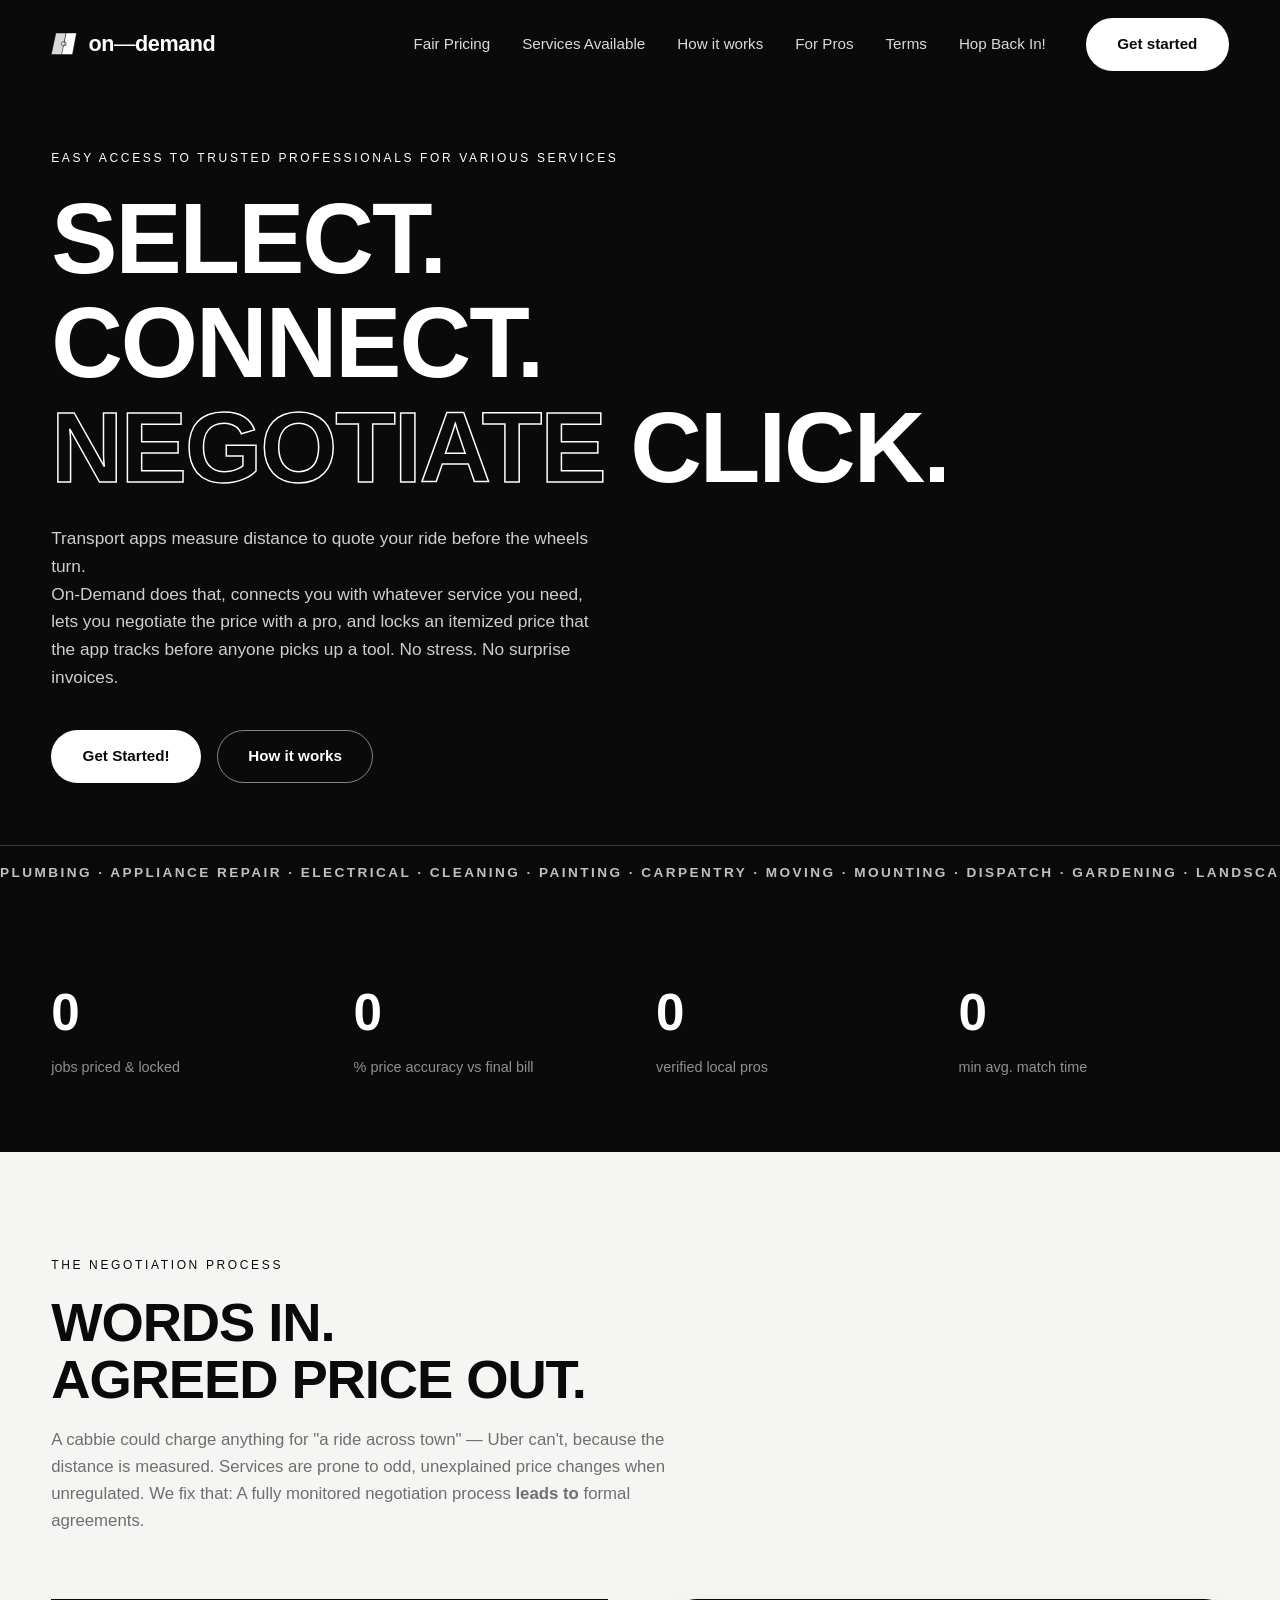
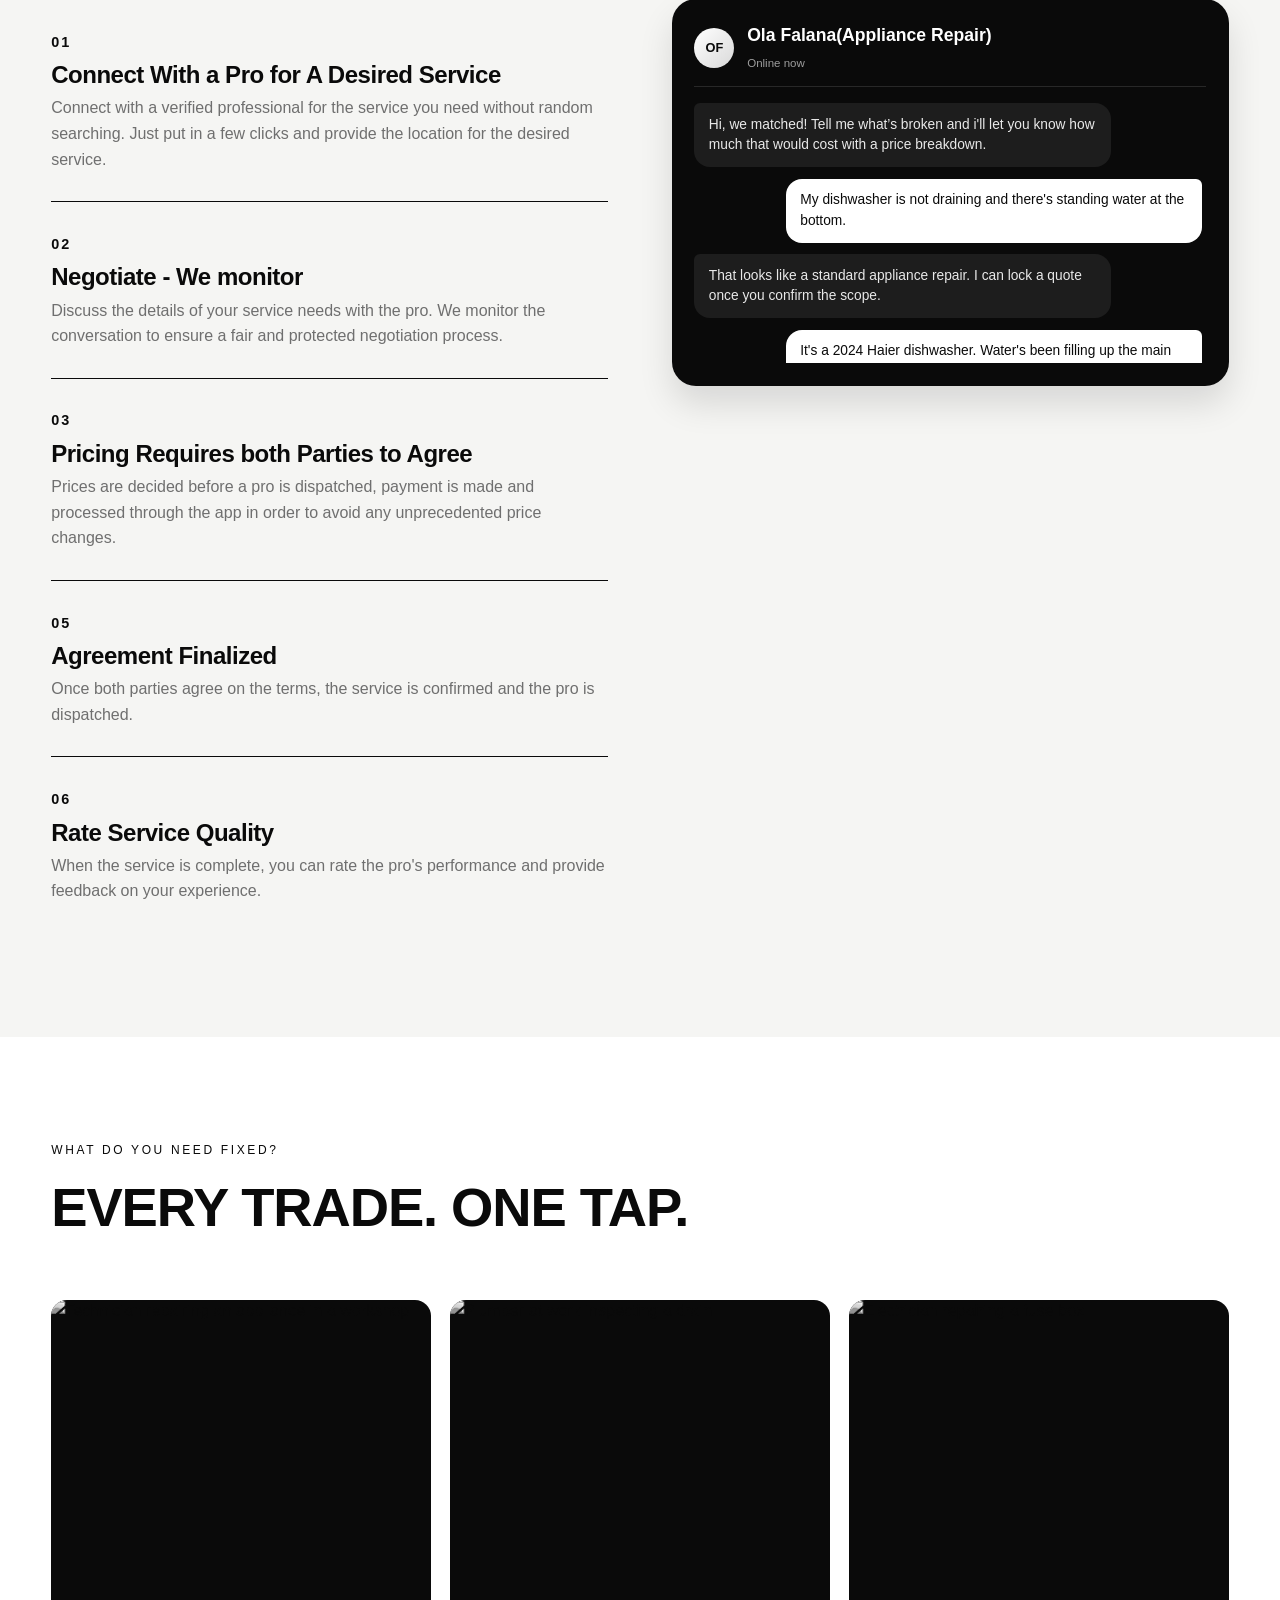
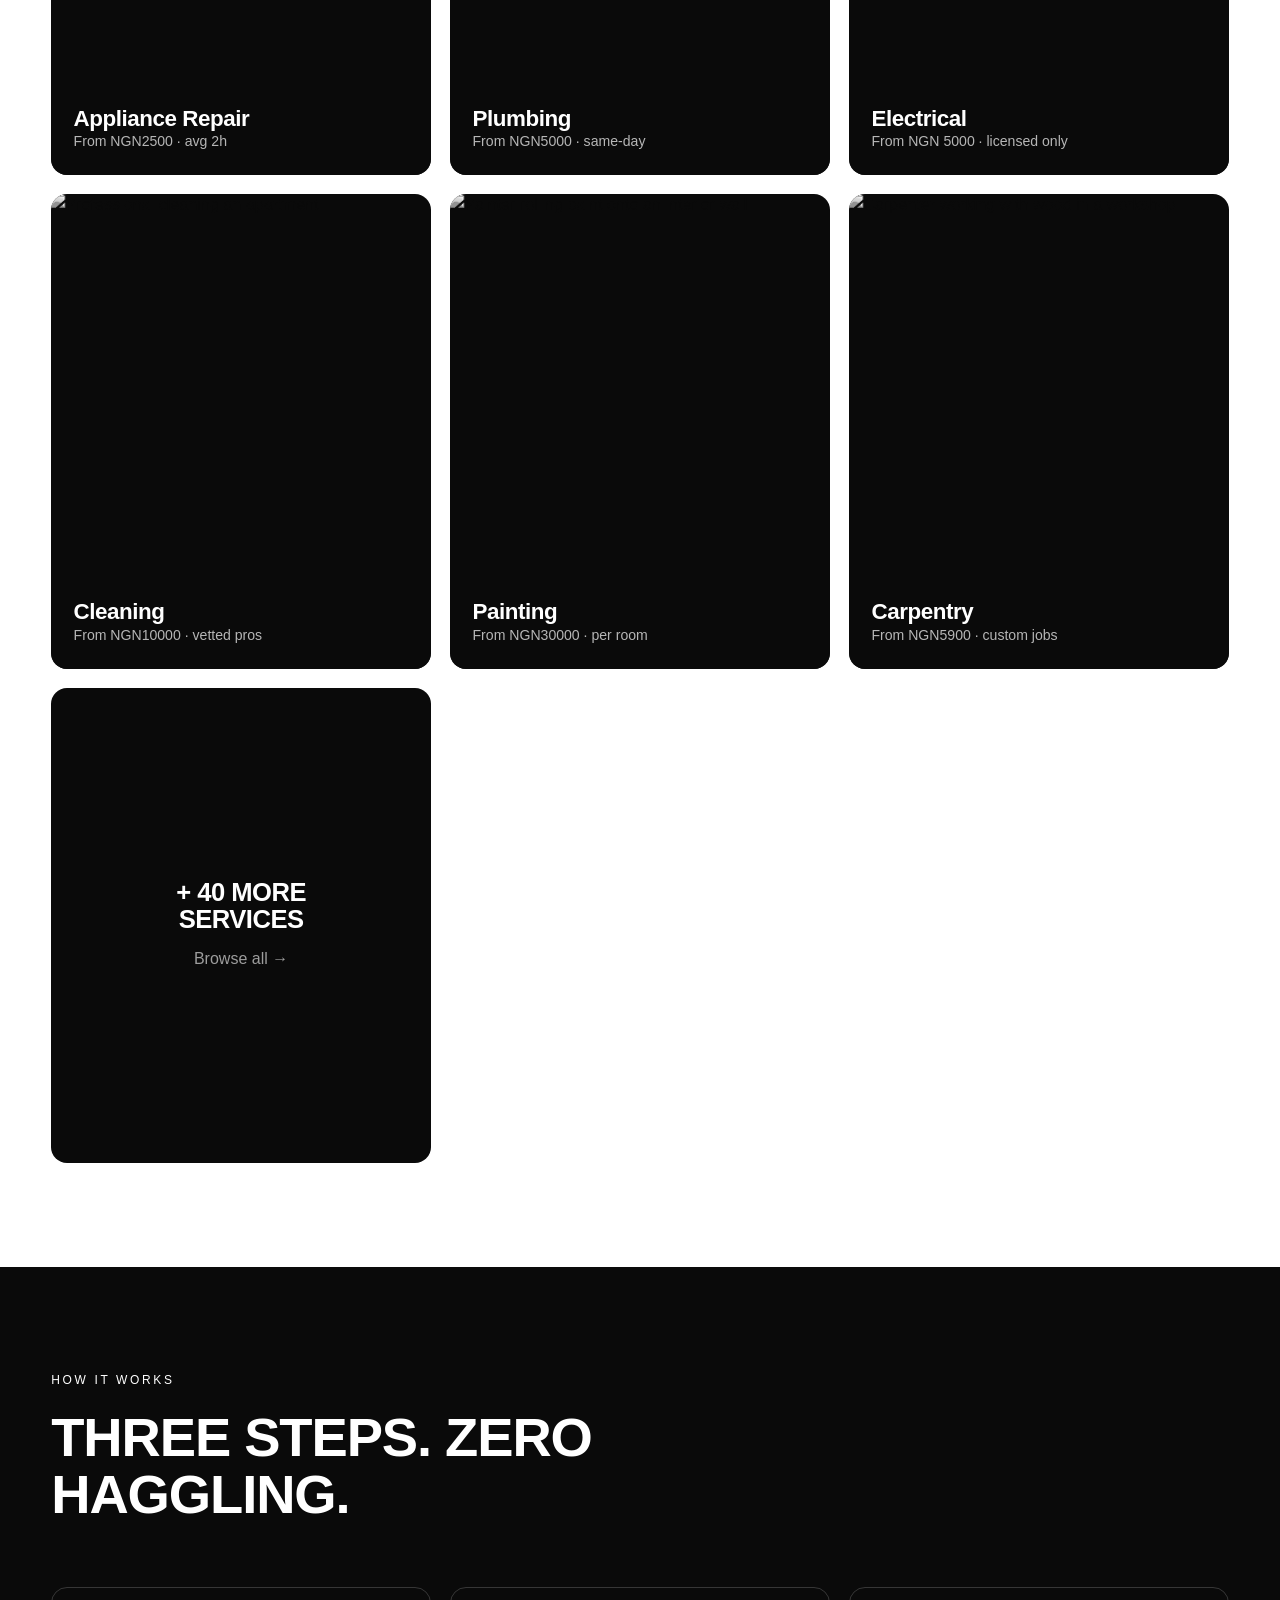
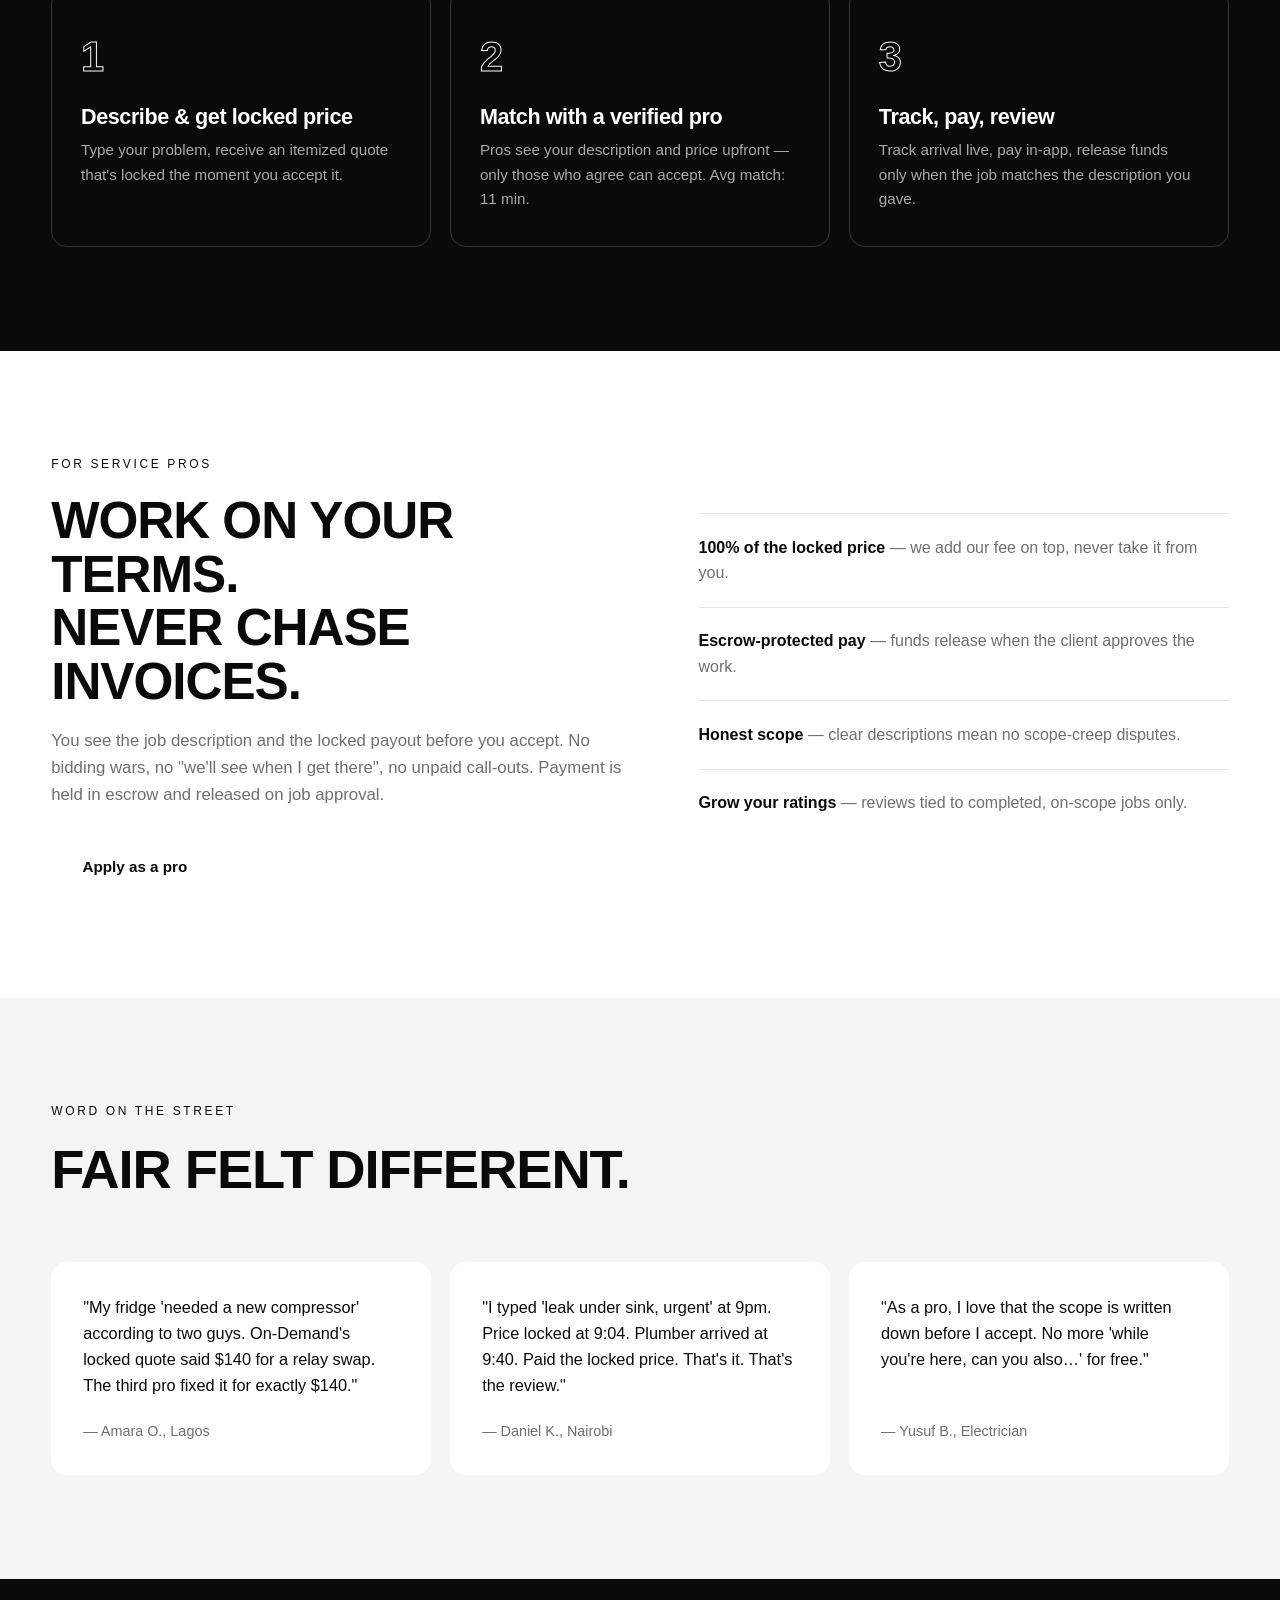
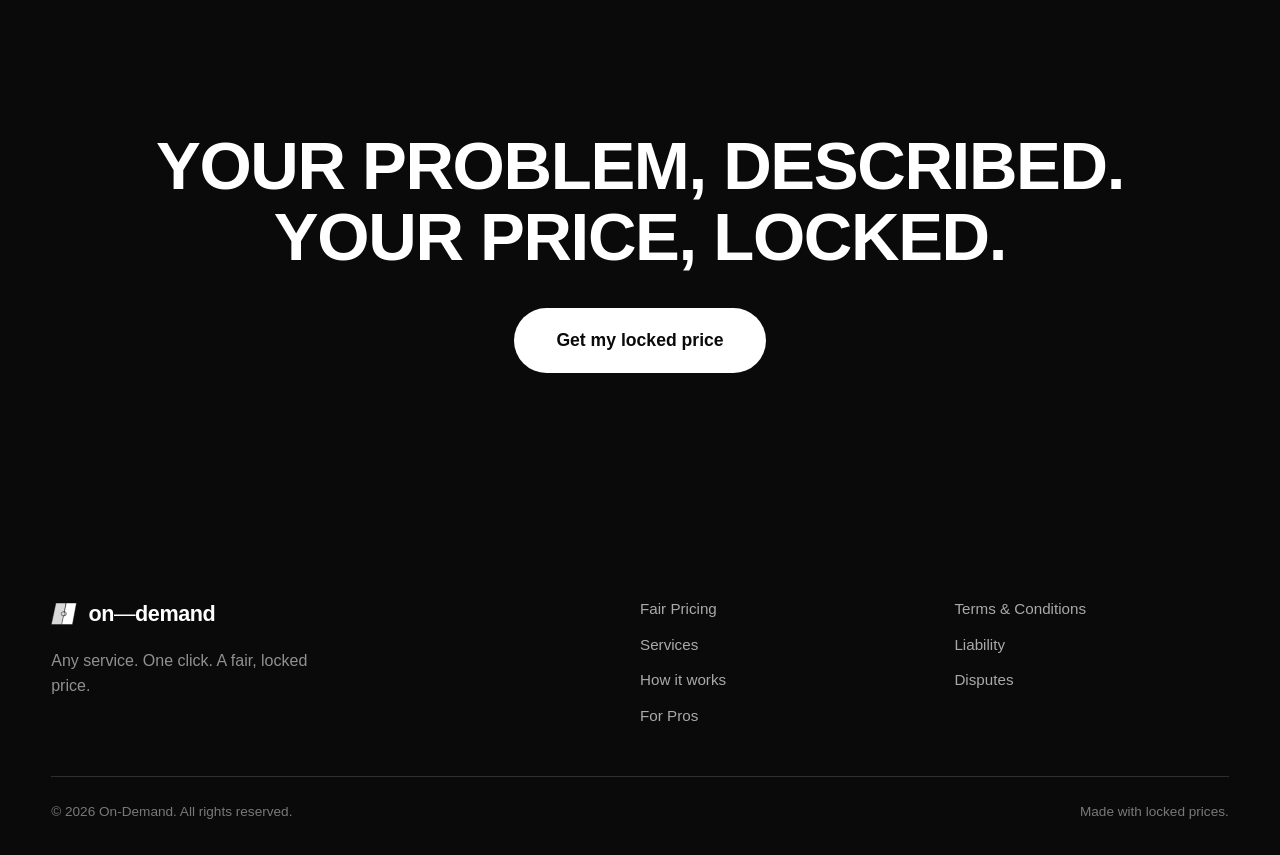
==== index.html @ 3c13fe7e "first commit" ====
﻿<!DOCTYPE html>
<html lang="en">
<head>
  <meta charset="UTF-8">
  <meta name="viewport" content="width=device-width, initial-scale=1.0">
  <title>On-Demand — Any service. One click. A fair, locked price.</title>
  <meta name="description" content="Pick your desired service. Set a Location. Describe your problem in plain words. Connect with a trusted pro to discuss issues in more detail. GET IT ON DEMAND.">
  <link rel="icon" type="image/svg+xml" href="assets/brand-mark.svg">
  <link rel="apple-touch-icon" href="assets/brand-mark.svg">
  <link rel="stylesheet" href="css/base.css">
  <link rel="stylesheet" href="css/home.css">
</head>
<body>

  <!-- Header -->
  <header class="header" id="header">
    <div class="container nav-wrap">
      <a href="index.html" class="logo" aria-label="On-Demand home">
        <span class="brand-mark" aria-hidden="true"><img src="assets/brand-mark.svg" alt="On-Demand brand mark"></span>
        <span class="logo-word">on<span>—</span>demand</span>
      </a>

      <nav class="nav" id="nav">
        <a href="#fair-price" class="nav-link">Fair Pricing</a>
        <a href="#services" class="nav-link">Services Available</a>
        <a href="#how" class="nav-link">How it works</a>
        <a href="#pros" class="nav-link">For Pros</a>
        <a href="terms.html" class="nav-link">Terms</a>
        <a href="login.html" class="nav-link">Hop Back In!</a>
        <a href="#get-started" class="btn btn-light nav-cta">Get started</a>
      </nav>

      <button class="menu-btn" id="menuBtn" aria-label="Open menu">
        <span></span>
        <span></span>
      </button>
    </div>
  </header>

  <!-- Hero -->
  <section class="hero">
    <video class="hero-video" autoplay muted loop playsinline
      poster="https://images.pexels.com/photos/32588545/pexels-photo-32588545.jpeg?auto=compress&cs=tinysrgb&w=1600">
      <source src="assets/fonts/hero.mp4" type="video/mp4">
    </video>
    <div class="hero-overlay"></div>

    <div class="container hero-content">
      <p class="label reveal">Easy access to trusted professionals for various services</p>
      <h1 class="reveal">SELECT.<br>CONNECT.<br><em>NEGOTIATE</em> CLICK.</h1>
      <p class="hero-sub reveal">Transport apps measure distance to quote your ride before the wheels turn.
        <br>
        On-Demand does that, connects you with whatever service you need, lets you negotiate the price with a pro,
        and locks an itemized price that the app tracks before anyone picks up a tool. No stress. No surprise invoices.</p>
      <div class="hero-actions reveal">
        <a href="login.html" class="btn btn-light">Get Started!</a>
        <a href="#how" class="btn btn-ghost">How it works</a>
      </div>
    </div>

    <div class="marquee" aria-hidden="true">
      <div class="marquee-track">
        <span>Plumbing · Appliance Repair · Electrical · Cleaning · Painting · Carpentry · Moving · Mounting · Dispatch · Gardening · Landscaping · Fumigation · Welding · Installation · Baby Sitting · Plumbing · Appliance Repair · Electrical · Cleaning · Painting · Carpentry · Moving · Mounting · Dispatch · Gardening · Landscaping · Fumigation · Welding · Installation · Baby Sitting ·</span>
      </div>
    </div>
  </section>

  <!-- Stats -->
  <section class="stats">
    <div class="container stats-grid">
      <div class="stat reveal"><strong data-count="12480">0</strong><span>jobs priced & locked</span></div>
      <div class="stat reveal"><strong data-count="98">0</strong><span>% price accuracy vs final bill</span></div>
      <div class="stat reveal"><strong data-count="3200">0</strong><span>verified local pros</span></div>
      <div class="stat reveal"><strong data-count="11">0</strong><span>min avg. match time</span></div>
    </div>
  </section>

  <section class="section fair" id="fair-price">
   <div class="container">
      <div class="section-head reveal">
        <p class="label">The negotiation process</p>
        <h2>Words in.<br>Agreed price out.</h2>
        <p class="section-sub">A cabbie could charge anything for "a ride across town" — Uber can't, because the
          distance is measured. Services are prone to odd, unexplained price changes when unregulated. We fix that:
          A fully monitored negotiation process <strong>leads to</strong> formal agreements.</p>
      </div>

      <div class="fair-grid">
        <div class="fair-steps">
          <div class="fair-step reveal">
            <span class="num">01</span>
            <h3>Connect With a Pro for A Desired Service</h3>
            <p>Connect with a verified professional for the service you need without random searching. 
              Just put in a few clicks and provide the location for the desired service.</p>
          </div>
          <div class="fair-step reveal">
            <span class="num">02</span>
            <h3>Negotiate - We monitor</h3>
            <p>Discuss the details of your service needs with the pro. We monitor the conversation to ensure a fair and protected negotiation process.</p>
          </div>
          <div class="fair-step reveal">
            <span class="num">03</span>
            <h3>Pricing Requires both Parties to Agree</h3>
            <p>Prices are decided before a pro is dispatched, payment is made and processed through the app in order to avoid any unprecedented price changes.</p>
          </div>
          <div class="fair-step reveal">
            <span class="num">05</span>
            <h3>Agreement Finalized</h3>
            <p>Once both parties agree on the terms, the service is confirmed and the pro is dispatched.</p>
          </div>
          <div class="fair-step reveal">
            <span class="num">06</span>
            <h3>Rate Service Quality</h3>
            <p>When the service is complete, you can rate the pro's performance and provide feedback on your experience.</p>
          </div>
        </div>

        <!-- Messaging demo -->
        <div class="demo message-demo reveal">
          <div class="demo-header">
            <div class="demo-avatar">OF</div>
            <div>
              <p class="demo-title">Ola Falana(Appliance Repair)</p>
              <span class="demo-status">Online now</span>
            </div>
          </div>

          <div class="conversation">
            <div class="msg-row incoming">
              <div class="bubble">Hi, we matched! Tell me what’s broken and i'll let you know how much that would cost with a price breakdown.</div>
            </div>
            <div class="msg-row outgoing">
              <div class="bubble">My dishwasher is not draining and there's standing water at the bottom.</div>
            </div>
            <div class="msg-row incoming">
              <div class="bubble">That looks like a standard appliance repair. I can lock a quote once you confirm the scope.</div>
            </div>
            <div class="msg-row outgoing">
              <div class="bubble">It's a 2024 Haier dishwasher. Water's been filling up the main dish compartment.</div>
            </div>
            <div class="msg-row outgoing">
              <div class="bubble">I can send a photo if you prefer.</div>
            </div>
            <div class="msg-row incoming">
              <div class="bubble">No need. All you need is a new drainage pipe and refreshed electrical configuration.</div>
            </div>
            <div class="msg-row incoming">
              <div class="bubble">Sending the breakdown now.</div>
            </div>
            <button class="btn btn-light invoice-btn" id="viewInvoiceBtn" type="button">View invoice</button>
          </div>

          <div class="demo-result" id="priceResult" hidden>
            <p class="demo-result-title">Pricing Invoice <span>· valid 48h</span></p>
            <ul id="quoteLines"></ul>
            <p class="demo-total">Total <strong id="quoteTotal">NGN0</strong></p>

            <div class="invoice-actions">
              <button class="invoice-action agree" id="agreeQuoteBtn" type="button">
                <span class="tick-icon" aria-hidden="true">
                  <svg viewBox="0 0 16 16" xmlns="http://www.w3.org/2000/svg" focusable="false">
                    <path d="M13.2 3.5 6.1 10.6 2.8 7.3l-1.3 1.3 4.6 4.6 8.4-8.4-1.3-1.3Z"/>
                  </svg>
                </span>
                agree
              </button>
              <button class="invoice-action secondary" id="renegotiateBtn" type="button">re-negotiate</button>
            </div>

            <p class="demo-note">Agree to a price before starting the job, any discrepancies over the agreed upon price will be flagged as misconduct.</p>
          </div>
        </div>
      </div>
    </div>
  </section>

  <!-- Services -->
  <section class="section services" id="services">
    <div class="container">
      <div class="section-head reveal">
        <p class="label">What do you need fixed?</p>
        <h2>Every trade. One tap.</h2>
      </div>

      <div class="service-grid">
        <a href="#fair-price" class="service-card reveal">
          <img src="https://images.pexels.com/photos/32588545/pexels-photo-32588545.jpeg?auto=compress&cs=tinysrgb&w=1200"
               alt="Technician repairing an appliance in a workshop" loading="lazy">
          <div class="card-info"><h3>Appliance Repair</h3><p>From NGN2500 · avg 2h</p></div>
        </a>
        <a href="#fair-price" class="service-card reveal">
          <img src="https://images.pexels.com/photos/14308927/pexels-photo-14308927.jpeg?auto=compress&cs=tinysrgb&w=1200"
               alt="Plumber at work inspecting a drain" loading="lazy">
          <div class="card-info"><h3>Plumbing</h3><p>From NGN5000 · same-day</p></div>
        </a>
        <a href="#fair-price" class="service-card reveal">
          <img src="https://images.pexels.com/photos/8005397/pexels-photo-8005397.jpeg?auto=compress&cs=tinysrgb&w=1200"
               alt="Electrician repairing a fuse box" loading="lazy">
          <div class="card-info"><h3>Electrical</h3><p>From NGN 5000 · licensed only</p></div>
        </a>
        <a href="#fair-price" class="service-card reveal">
          <img src="https://images.pexels.com/photos/7513011/pexels-photo-7513011.jpeg?auto=compress&cs=tinysrgb&w=1200"
               alt="Professional cleaning an apartment" loading="lazy">
          <div class="card-info"><h3>Cleaning</h3><p>From NGN10000 · vetted pros</p></div>
        </a>
        <a href="#fair-price" class="service-card reveal">
          <img src="https://images.pexels.com/photos/6474462/pexels-photo-6474462.jpeg?auto=compress&cs=tinysrgb&w=1200"
               alt="Painter rolling paint onto an interior wall" loading="lazy">
          <div class="card-info"><h3>Painting</h3><p>From NGN30000 · per room</p></div>
        </a>
        <a href="#fair-price" class="service-card reveal">
          <img src="https://images.pexels.com/photos/37162562/pexels-photo-37162562.jpeg?auto=compress&cs=tinysrgb&w=1200"
               alt="Carpenter working with wood in a workshop" loading="lazy">
          <div class="card-info"><h3>Carpentry</h3><p>From NGN5900 · custom jobs</p></div>
        </a>
        <a href="#fair-price" class="service-card service-more reveal">
          <div>
            <h3>+ 40 more<br>services</h3>
            <p class="more-link">Browse all →</p>
          </div>
        </a>
      </div>
    </div>
  </section>

  <!-- How it works -->
  <section class="section how" id="how">
    <div class="container">
      <div class="section-head reveal">
        <p class="label">How it works</p>
        <h2>Three steps. Zero haggling.</h2>
      </div>
      <div class="how-grid">
        <div class="how-card reveal"><span>1</span><h3>Describe & get locked price</h3><p>Type your problem, receive an itemized quote that's locked the moment you accept it.</p></div>
        <div class="how-card reveal"><span>2</span><h3>Match with a verified pro</h3><p>Pros see your description and price upfront — only those who agree can accept. Avg match: 11 min.</p></div>
        <div class="how-card reveal"><span>3</span><h3>Track, pay, review</h3><p>Track arrival live, pay in-app, release funds only when the job matches the description you gave.</p></div>
      </div>
    </div>
  </section>

  <!-- For pros -->
  <section class="section pros" id="pros">
    <div class="container pros-grid">
      <div class="reveal">
        <p class="label">For service pros</p>
        <h2>Work on your terms.<br>Never chase invoices.</h2>
        <p class="section-sub">You see the job description and the locked payout before you accept. No bidding wars,
          no "we'll see when I get there", no unpaid call-outs. Payment is held in escrow and released on job approval.</p>
        <a href="#get-started" class="btn btn-light">Apply as a pro</a>
      </div>
      <ul class="pros-list reveal">
        <li><strong>100% of the locked price</strong> — we add our fee on top, never take it from you.</li>
        <li><strong>Escrow-protected pay</strong> — funds release when the client approves the work.</li>
        <li><strong>Honest scope</strong> — clear descriptions mean no scope-creep disputes.</li>
        <li><strong>Grow your ratings</strong> — reviews tied to completed, on-scope jobs only.</li>
      </ul>
    </div>
  </section>

  <!-- Testimonials -->
  <section class="section quotes">
    <div class="container">
      <div class="section-head reveal">
        <p class="label">Word on the street</p>
        <h2>Fair felt different.</h2>
      </div>
      <div class="quotes-grid">
        <figure class="quote reveal">
          <blockquote>"My fridge 'needed a new compressor' according to two guys. On-Demand's locked quote said $140 for a relay swap. The third pro fixed it for exactly $140."</blockquote>
          <figcaption>— Amara O., Lagos</figcaption>
        </figure>
        <figure class="quote reveal">
          <blockquote>"I typed 'leak under sink, urgent' at 9pm. Price locked at 9:04. Plumber arrived at 9:40. Paid the locked price. That's it. That's the review."</blockquote>
          <figcaption>— Daniel K., Nairobi</figcaption>
        </figure>
        <figure class="quote reveal">
          <blockquote>"As a pro, I love that the scope is written down before I accept. No more 'while you're here, can you also…' for free."</blockquote>
          <figcaption>— Yusuf B., Electrician</figcaption>
        </figure>
      </div>
    </div>
  </section>

  <!-- CTA -->
  <section class="section cta" id="get-started">
    <div class="container cta-inner reveal">
      <h2>Your problem, described.<br>Your price, locked.</h2>
      <a href="#fair-price" class="btn btn-light btn-big">Get my locked price</a>
    </div>
  </section>

  <!-- Footer -->
  <footer class="footer">
    <div class="container footer-grid">
      <div>
        <a href="index.html" class="logo" aria-label="On-Demand home">
          <span class="brand-mark" aria-hidden="true"><img src="assets/brand-mark.svg" alt="On-Demand brand mark"></span>
          <span class="logo-word">on<span>—</span>demand</span>
        </a>
        <p class="footer-tag">Any service. One click. A fair, locked price.</p>
      </div>
      <div class="footer-links">
        <a href="#fair-price">Fair Pricing</a>
        <a href="#services">Services</a>
        <a href="#how">How it works</a>
        <a href="#pros">For Pros</a>
      </div>
      <div class="footer-links">
        <a href="terms.html">Terms & Conditions</a>
        <a href="terms.html#liability">Liability</a>
        <a href="terms.html#disputes">Disputes</a>
      </div>
    </div>
    <div class="container footer-bottom">
      <p>© <span id="year"></span> On-Demand. All rights reserved.</p>
      <p>Made with locked prices.</p>
    </div>
  </footer>

  <script src="js/main.js"></script>
</body>
</html>
---- css/base.css ----
/* ---------- Fonts ---------- */
@font-face {
  font-family: 'Chillax';
  src: url('../fonts/Chillax-Variable.woff2') format('woff2');
  font-weight: 200 700;
  font-display: swap;
}
@font-face {
  font-family: 'Cabinet Grotesk';
  src: url('../fonts/CabinetGrotesk-Variable.woff2') format('woff2');
  font-weight: 100 900;
  font-display: swap;
}

/* ---------- Reset & variables ---------- */
*, *::before, *::after { margin: 0; padding: 0; box-sizing: border-box; }

:root {
  --black: #0a0a0a;
  --white: #ffffff;
  --off:   #f5f5f3;
  --gray:  #6f6f6f;
  --line:  #e4e4e1;
  --font-head: 'Cabinet Grotesk', sans-serif;
  --font-body: 'Chillax', sans-serif;
}

html { scroll-behavior: smooth; }

body {
  font-family: var(--font-body);
  font-weight: 400;
  color: var(--black);
  background: var(--white);
  line-height: 1.6;
  -webkit-font-smoothing: antialiased;
}

img, video { display: block; max-width: 100%; }
a { color: inherit; text-decoration: none; }
button { font-family: inherit; cursor: pointer; }

h1, h2, h3 { font-family: var(--font-head); font-weight: 700; line-height: 1.05; letter-spacing: -0.02em; }

.container { width: min(1180px, 92%); margin: 0 auto; }

.label {
  font-family: var(--font-body);
  font-size: 0.75rem;
  font-weight: 500;
  text-transform: uppercase;
  letter-spacing: 0.22em;
  margin-bottom: 1.2rem;
}

/* ---------- Buttons ---------- */
.btn {
  display: inline-block;
  font-family: var(--font-head);
  font-weight: 600;
  font-size: 0.95rem;
  padding: 0.85rem 1.9rem;
  border-radius: 100px;
  border: 1px solid transparent;
  transition: all .25s ease;
}
.btn-light { background: var(--white); color: var(--black); }
.btn-light:hover { background: transparent; color: var(--white); border-color: var(--white); }
.btn-dark  { background: var(--black); color: var(--white); }
.btn-dark:hover  { background: transparent; color: var(--black); border-color: var(--black); }
.btn-ghost { background: transparent; color: var(--white); border-color: rgba(255,255,255,.5); }
.btn-ghost:hover { border-color: var(--white); }
.btn-big   { padding: 1.1rem 2.6rem; font-size: 1.1rem; }

/* ---------- Header ---------- */
.header {
  position: fixed;
  top: 0; left: 0; right: 0;
  z-index: 100;
  padding: 1.1rem 0;
  transition: all .3s ease;
}
.header.scrolled {
  background: rgba(10,10,10,.85);
  backdrop-filter: blur(14px);
  -webkit-backdrop-filter: blur(14px);
  padding: 0.7rem 0;
}
.nav-wrap {
  display: flex;
  align-items: center;
  justify-content: space-between;
  position: relative;
}

.logo {
  display: inline-flex;
  align-items: center;
  gap: 0.7rem;
  font-family: var(--font-head);
  font-weight: 800;
  font-size: 1.35rem;
  color: var(--white);
  letter-spacing: -0.02em;
  position: relative;
  z-index: 110;
}
.logo-word { display: inline-flex; align-items: center; }
.logo-word span { font-weight: 400; }
.brand-mark {
  display: inline-flex;
  width: 26px;
  height: 26px;
  flex-shrink: 0;
  overflow: hidden;
}
.brand-mark img {
  width: 100%;
  height: 100%;
  display: block;
}

.nav { display: flex; align-items: center; gap: 2rem; }
.nav-link {
  color: rgba(255,255,255,.85);
  font-size: 0.95rem;
  font-weight: 500;
  transition: color .2s;
}
.nav-link:hover { color: var(--white); }
.nav-cta { margin-left: 0.5rem; }

/* ---------- Hamburger / X button (mobile) ---------- */
.menu-btn {
  display: none;
  flex-direction: column;
  justify-content: center;
  gap: 6px;
  width: 44px; height: 44px;
  background: transparent;
  border: none;
  position: relative;
  z-index: 110;
}
.menu-btn span {
  display: block;
  width: 26px; height: 2px;
  background: var(--white);
  margin: 0 auto;
  transition: transform .3s ease, opacity .3s ease;
}
/* X state */
body.nav-open .menu-btn span:first-child  { transform: translateY(4px) rotate(45deg); }
body.nav-open .menu-btn span:last-child   { transform: translateY(-4px) rotate(-45deg); }

@media (max-width: 820px) {
  .menu-btn { display: flex; }

  .nav {
    position: absolute;
    top: calc(100% + 0.5rem);
    left: 0;
    right: 0;
    max-height: calc(100vh - 110px);
    background: rgba(10,10,10,.98);
    flex-direction: column;
    justify-content: flex-start;
    gap: 2.2rem;
    padding: 2rem 1.25rem 2.5rem;
    overflow-y: auto;
    transform: translateY(-120%);
    opacity: 0;
    pointer-events: none;
    transition: transform .4s cubic-bezier(.7,0,.3,1), opacity .2s ease;
    box-shadow: 0 14px 24px rgba(0,0,0,.2);
    z-index: 90;
  }
  .header.scrolled .nav { top: calc(100% + 0.2rem); }
  body.nav-open .nav {
    transform: translateY(0);
    opacity: 1;
    pointer-events: auto;
  }

  .nav-link { font-family: var(--font-head); font-size: 1.9rem; font-weight: 700; color: var(--white); }
  .nav-cta { margin: 1rem 0 0; font-size: 1.1rem; }
}

/* ---------- Footer ---------- */
.footer { background: var(--black); color: var(--white); padding: 4.5rem 0 2rem; }
.footer-grid {
  display: grid;
  grid-template-columns: 2fr 1fr 1fr;
  gap: 2.5rem;
  padding-bottom: 3rem;
  border-bottom: 1px solid rgba(255,255,255,.15);
}
.footer-tag { color: rgba(255,255,255,.55); margin-top: 0.8rem; max-width: 280px; }
.footer-links { display: flex; flex-direction: column; gap: 0.7rem; }
.footer-links a { color: rgba(255,255,255,.65); font-size: 0.95rem; }
.footer-links a:hover { color: var(--white); }
.footer-bottom {
  display: flex; justify-content: space-between; flex-wrap: wrap; gap: .5rem;
  padding-top: 1.5rem;
  font-size: 0.85rem;
  color: rgba(255,255,255,.45);
}
.footer-bottom a:hover { color: var(--white); }

@media (max-width: 720px) {
  .footer-grid { grid-template-columns: 1fr; }
}

/* ---------- Scroll reveal ---------- */
.reveal { opacity: 0; transform: translateY(28px); transition: opacity .7s ease, transform .7s ease; }
.reveal.visible { opacity: 1; transform: none; }
@media (prefers-reduced-motion: reduce) {
  .reveal { opacity: 1; transform: none; transition: none; }
}
---- css/home.css ----
/* ---------- Hero ---------- */
.hero {
  position: relative;
  min-height: 100svh;
  display: flex;
  flex-direction: column;
  justify-content: center;
  background: var(--black); /* fallback before video loads */
  color: var(--white);
  overflow: hidden;
}
.hero-video {
  position: absolute;
  inset: 0;
  width: 100%;
  height: 100%;
  object-fit: cover;   /* stays in color — intentional */
}
.hero-overlay {
  position: absolute;
  inset: 0;
  background: linear-gradient(180deg, rgba(10,10,10,.55), rgba(10,10,10,.35) 45%, rgba(10,10,10,.85));
}
.hero-content { position: relative; z-index: 2; padding: 8rem 0 6rem; }
.hero h1 {
  font-size: clamp(2.8rem, 8vw, 6.2rem);
  font-weight: 800;
  text-transform: uppercase;
}
.hero h1 em { font-style: normal; -webkit-text-stroke: 1.5px var(--white); color: transparent; }
.hero-sub { max-width: 560px; margin-top: 1.6rem; color: rgba(255,255,255,.8); font-size: 1.08rem; }
.hero-actions { display: flex; gap: 1rem; margin-top: 2.4rem; flex-wrap: wrap; }

/* Marquee */
.marquee {
  position: absolute;
  bottom: 0; left: 0; right: 0;
  z-index: 2;
  border-top: 1px solid rgba(255,255,255,.2);
  padding: 1rem 0;
  overflow: hidden;
  background: rgba(10,10,10,.35);
}
.marquee-track { display: flex; width: max-content; animation: scroll 28s linear infinite; }
.marquee-track span {
  font-family: var(--font-head);
  font-weight: 600;
  text-transform: uppercase;
  letter-spacing: 0.18em;
  font-size: 0.85rem;
  color: rgba(255,255,255,.75);
  white-space: nowrap;
}
@keyframes scroll { to { transform: translateX(-50%); } }

/* ---------- Stats ---------- */
.stats { background: var(--black); color: var(--white); padding: 4.5rem 0; }
.stats-grid { display: grid; grid-template-columns: repeat(4, 1fr); gap: 2rem; }
.stat strong {
  display: block;
  font-family: var(--font-head);
  font-size: clamp(2rem, 4vw, 3.2rem);
  font-weight: 800;
}
.stat span { color: rgba(255,255,255,.55); font-size: 0.9rem; }
@media (max-width: 720px) { .stats-grid { grid-template-columns: repeat(2, 1fr); } }

/* ---------- Sections ---------- */
.section { padding: 6.5rem 0; }
.section-head { max-width: 640px; margin-bottom: 4rem; }
.section-head h2 { font-size: clamp(2rem, 5vw, 3.4rem); text-transform: uppercase; }
.section-sub { margin-top: 1.2rem; color: var(--gray); font-size: 1.05rem; }

/* ---------- Fair pricing ---------- */
.fair { background: var(--off); }
.fair-grid { display: grid; grid-template-columns: 1fr 1fr; gap: 4rem; align-items: start; }
.fair-step { border-top: 1px solid var(--black); padding: 1.8rem 0; }
.fair-step .num {
  font-family: var(--font-head);
  font-weight: 800;
  font-size: 0.9rem;
  letter-spacing: 0.15em;
}
.fair-step h3 { font-size: 1.5rem; margin: 0.5rem 0; }
.fair-step p { color: var(--gray); }

/* Messaging card */
.demo {
  background: var(--black);
  color: var(--white);
  border-radius: 24px;
  padding: 1.4rem;
  position: sticky;
  top: 100px;
  box-shadow: 0 18px 34px rgba(0,0,0,.12);
}
.message-demo {
  display: flex;
  flex-direction: column;
  gap: 1rem;
}
.demo-header {
  display: flex;
  align-items: center;
  gap: 0.8rem;
  padding-bottom: 0.7rem;
  border-bottom: 1px solid rgba(255,255,255,.12);
}
.demo-avatar {
  width: 2.5rem;
  height: 2.5rem;
  border-radius: 50%;
  display: grid;
  place-items: center;
  background: linear-gradient(135deg, #ffffff, #d9d9d9);
  color: var(--black);
  font-family: var(--font-head);
  font-weight: 800;
  font-size: 0.8rem;
}
.demo-title {
  font-family: var(--font-head);
  font-weight: 700;
  font-size: 1.1rem;
  margin: 0;
}
.demo-status {
  color: rgba(255,255,255,.6);
  font-size: 0.72rem;
}
.conversation {
  display: flex;
  flex-direction: column;
  gap: 0.7rem;
  max-height: 260px;
  overflow: auto;
  padding-right: 0.25rem;
}
.msg-row {
  display: flex;
}
.msg-row.incoming { justify-content: flex-start; }
.msg-row.outgoing { justify-content: flex-end; }
.bubble {
  max-width: 82%;
  border-radius: 16px;
  padding: 0.72rem 0.9rem;
  font-size: 0.86rem;
  line-height: 1.5;
}
.msg-row.incoming .bubble {
  background: rgba(255,255,255,.08);
  color: rgba(255,255,255,.9);
  border-top-left-radius: 6px;
}
.msg-row.outgoing .bubble {
  background: var(--white);
  color: var(--black);
  border-top-right-radius: 6px;
}
.demo-chips {
  display: flex;
  flex-wrap: wrap;
  gap: 0.5rem;
}
.chip {
  background: rgba(255,255,255,.08);
  color: rgba(255,255,255,.85);
  border: 1px solid rgba(255,255,255,.18);
  border-radius: 100px;
  padding: 0.4rem 0.8rem;
  font-size: 0.78rem;
  transition: all .2s;
}
.chip:hover {
  background: var(--white);
  color: var(--black);
}
.invoice-btn {
  display: inline-flex;
  align-items: center;
  justify-content: center;
  width: fit-content;
  margin-top: 0.5rem;
  border-radius: 10px;
  background: transparent;
  color: var(--white);
  border: 1px solid rgba(255,255,255,.4);
}
.invoice-btn:hover {
  background: var(--white);
  color: var(--black);
}
.composer {
  display: grid;
  grid-template-columns: 1fr auto;
  gap: 0.75rem;
  align-items: end;
}
.demo textarea {
  width: 100%;
  min-height: 52px;
  max-height: 120px;
  background: rgba(255,255,255,.08);
  border: 1px solid rgba(255,255,255,.16);
  border-radius: 14px;
  color: var(--white);
  font-family: var(--font-body);
  font-size: 0.92rem;
  padding: 0.8rem 0.9rem;
  resize: none;
  line-height: 1.4;
}
.demo textarea:focus { outline: 1px solid rgba(255,255,255,.65); }
.demo textarea::placeholder { color: rgba(255,255,255,.4); }
.demo-btn {
  min-width: 110px;
  height: 52px;
  margin-top: 0;
  background: var(--white);
  color: var(--black);
  border: none;
}
.demo-btn:hover {
  background: var(--black);
  color: var(--white);
  box-shadow: inset 0 0 0 1px var(--white);
}

.demo-result { margin-top: 0.2rem; border-top: 1px dashed rgba(255,255,255,.3); padding-top: 1rem; }
.demo-result-title { font-family: var(--font-head); font-weight: 700; }
.demo-result-title span { color: rgba(255,255,255,.5); font-weight: 400; font-size: 0.85rem; }
.demo-result ul { list-style: none; margin: 0.8rem 0; }
.demo-result li {
  display: flex; justify-content: space-between;
  padding: 0.35rem 0;
  color: rgba(255,255,255,.8);
  font-size: 0.95rem;
  border-bottom: 1px solid rgba(255,255,255,.08);
}
.demo-total { font-family: var(--font-head); font-size: 1.3rem; }

.invoice-actions {
  display: flex;
  align-items: center;
  gap: 0.75rem;
  margin-top: 0.9rem;
}

.invoice-action {
  display: inline-flex;
  align-items: center;
  justify-content: center;
  gap: 0.5rem;
  min-width: 118px;
  border-radius: 999px;
  border: 1px solid rgba(255,255,255,.2);
  background: rgba(255,255,255,.08);
  color: var(--white);
  font-family: var(--font-body);
  font-size: 0.8rem;
  font-weight: 700;
  letter-spacing: 0.04em;
  text-transform: lowercase;
  padding: 0.72rem 1rem;
  cursor: pointer;
  transition: transform .2s ease, background .2s ease, border-color .2s ease;
}

.invoice-action:hover {
  transform: translateY(-1px);
  background: rgba(255,255,255,.14);
}

.invoice-action.secondary {
  background: transparent;
}

.invoice-action.agree {
  background: rgba(40, 160, 112, 0.15);
  border-color: rgba(122, 255, 177, 0.45);
}

.invoice-action.agree.is-confirmed {
  background: rgba(42, 181, 120, 0.22);
  border-color: rgba(122, 255, 177, 0.8);
}

.tick-icon {
  display: inline-flex;
  align-items: center;
  justify-content: center;
  width: 1.2rem;
  height: 1.2rem;
  border-radius: 50%;
  background: rgba(122, 255, 177, 0.18);
  color: #b9ffd5;
  opacity: 0;
  transform: scale(0.5) rotate(-30deg);
}

.tick-icon svg {
  width: 0.8rem;
  height: 0.8rem;
  fill: currentColor;
}

.invoice-action.agree.is-confirmed .tick-icon {
  animation: invoice-tick .45s ease forwards;
}

@keyframes invoice-tick {
  0% {
    opacity: 0;
    transform: scale(0.5) rotate(-25deg);
  }
  60% {
    opacity: 1;
    transform: scale(1.18) rotate(0deg);
  }
  100% {
    opacity: 1;
    transform: scale(1) rotate(0deg);
  }
}

.demo-note { font-size: 0.8rem; color: rgba(255,255,255,.5); margin-top: 0.8rem; }

@media (max-width: 900px) {
  .fair-grid { grid-template-columns: 1fr; }
  .demo { position: static; }
}

/* ---------- Services ---------- */
.service-grid { display: grid; grid-template-columns: repeat(3, 1fr); gap: 1.2rem; }
.service-card {
  position: relative;
  border-radius: 16px;
  overflow: hidden;
  aspect-ratio: 4 / 5;
  background: var(--black);
}
.service-card img {
  width: 100%; height: 100%;
  object-fit: cover;
  filter: grayscale(1);            /* black & white until hovered */
  transform: scale(1.01);
  transition: filter .5s ease, transform .6s ease;
}
.service-card:hover img { filter: grayscale(0); transform: scale(1.07); }
.card-info {
  position: absolute;
  left: 0; right: 0; bottom: 0;
  padding: 1.4rem;
  color: var(--white);
  background: linear-gradient(180deg, transparent, rgba(10,10,10,.85));
}
.card-info h3 { font-size: 1.4rem; }
.card-info p { color: rgba(255,255,255,.7); font-size: 0.88rem; }

.service-more {
  display: flex;
  align-items: center;
  justify-content: center;
  background: var(--black);
  color: var(--white);
  text-align: center;
  transition: background .3s;
}
.service-more:hover { background: #1c1c1c; }
.service-more h3 { font-size: 1.6rem; text-transform: uppercase; }
.more-link { margin-top: 0.8rem; color: rgba(255,255,255,.6); }

@media (max-width: 900px) { .service-grid { grid-template-columns: repeat(2, 1fr); } }
@media (max-width: 560px) { .service-grid { grid-template-columns: 1fr; } .service-card { aspect-ratio: 4/3; } }

/* ---------- How it works ---------- */
.how { background: var(--black); color: var(--white); }
.how .section-head h2 { color: var(--white); }
.how-grid { display: grid; grid-template-columns: repeat(3, 1fr); gap: 1.2rem; }
.how-card {
  border: 1px solid rgba(255,255,255,.18);
  border-radius: 16px;
  padding: 2.2rem 1.8rem;
  transition: background .3s;
}
.how-card:hover { background: rgba(255,255,255,.06); }
.how-card span {
  font-family: var(--font-head);
  font-weight: 800;
  font-size: 2.6rem;
  -webkit-text-stroke: 1px var(--white);
  color: transparent;
}
.how-card h3 { font-size: 1.35rem; margin: 1rem 0 0.6rem; }
.how-card p { color: rgba(255,255,255,.65); font-size: 0.95rem; }
@media (max-width: 820px) { .how-grid { grid-template-columns: 1fr; } }

/* ---------- Pros ---------- */
.pros-grid { display: grid; grid-template-columns: 1.1fr 1fr; gap: 4rem; align-items: center; }
.pros h2 { font-size: clamp(2rem, 4.5vw, 3.2rem); text-transform: uppercase; }
.pros .btn { margin-top: 2rem; }
.pros-list { list-style: none; }
.pros-list li {
  padding: 1.3rem 0;
  border-top: 1px solid var(--line);
  color: var(--gray);
}
.pros-list strong { color: var(--black); font-family: var(--font-head); }
@media (max-width: 820px) { .pros-grid { grid-template-columns: 1fr; gap: 2rem; } }

/* ---------- Testimonials ---------- */
.quotes { background: var(--off); }
.quotes-grid { display: grid; grid-template-columns: repeat(3, 1fr); gap: 1.2rem; }
.quote {
  background: var(--white);
  border-radius: 16px;
  padding: 2rem;
  display: flex;
  flex-direction: column;
  justify-content: space-between;
  gap: 1.4rem;
}
.quote blockquote { font-size: 1.02rem; }
.quote figcaption { color: var(--gray); font-size: 0.9rem; }
@media (max-width: 820px) { .quotes-grid { grid-template-columns: 1fr; } }

/* ---------- CTA ---------- */
.cta { background: var(--black); color: var(--white); }
.cta-inner { text-align: center; padding: 3rem 0; }
.cta h2 { font-size: clamp(2.2rem, 6vw, 4.2rem); text-transform: uppercase; margin-bottom: 2.2rem; }
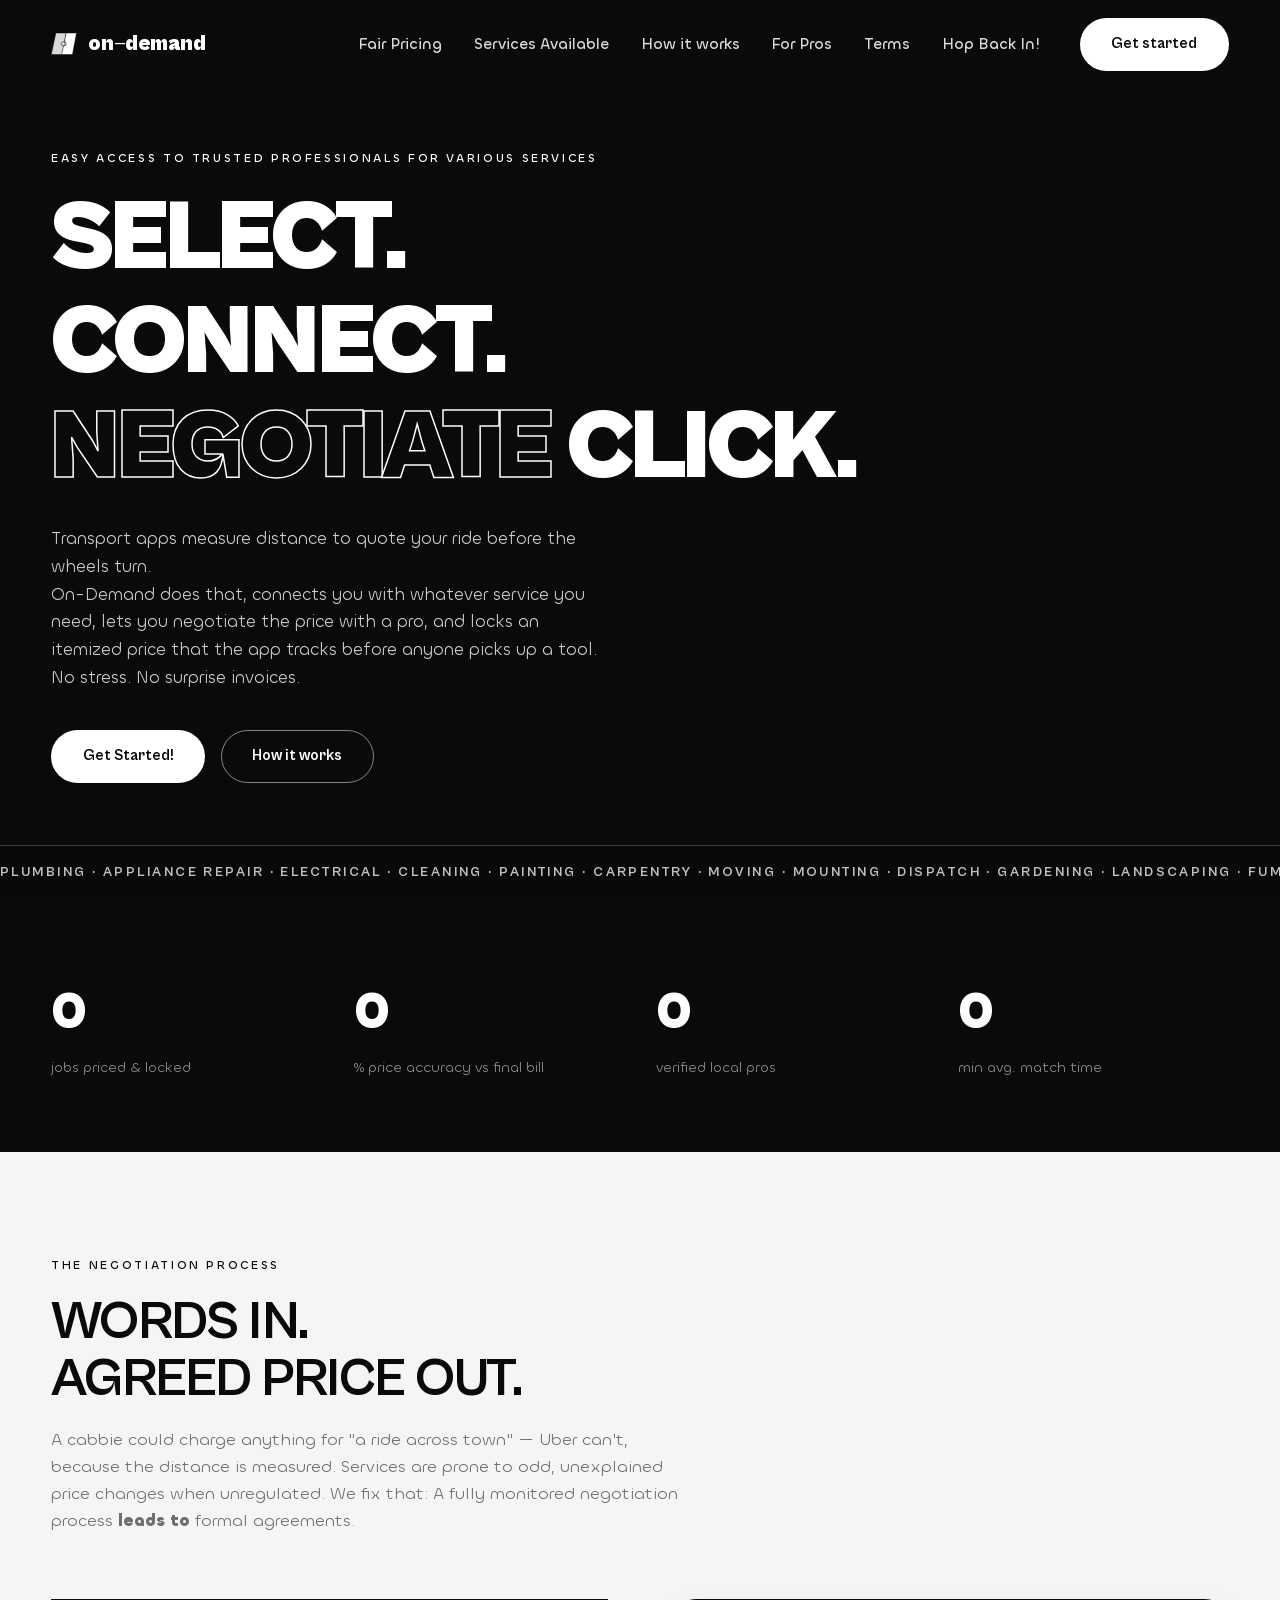
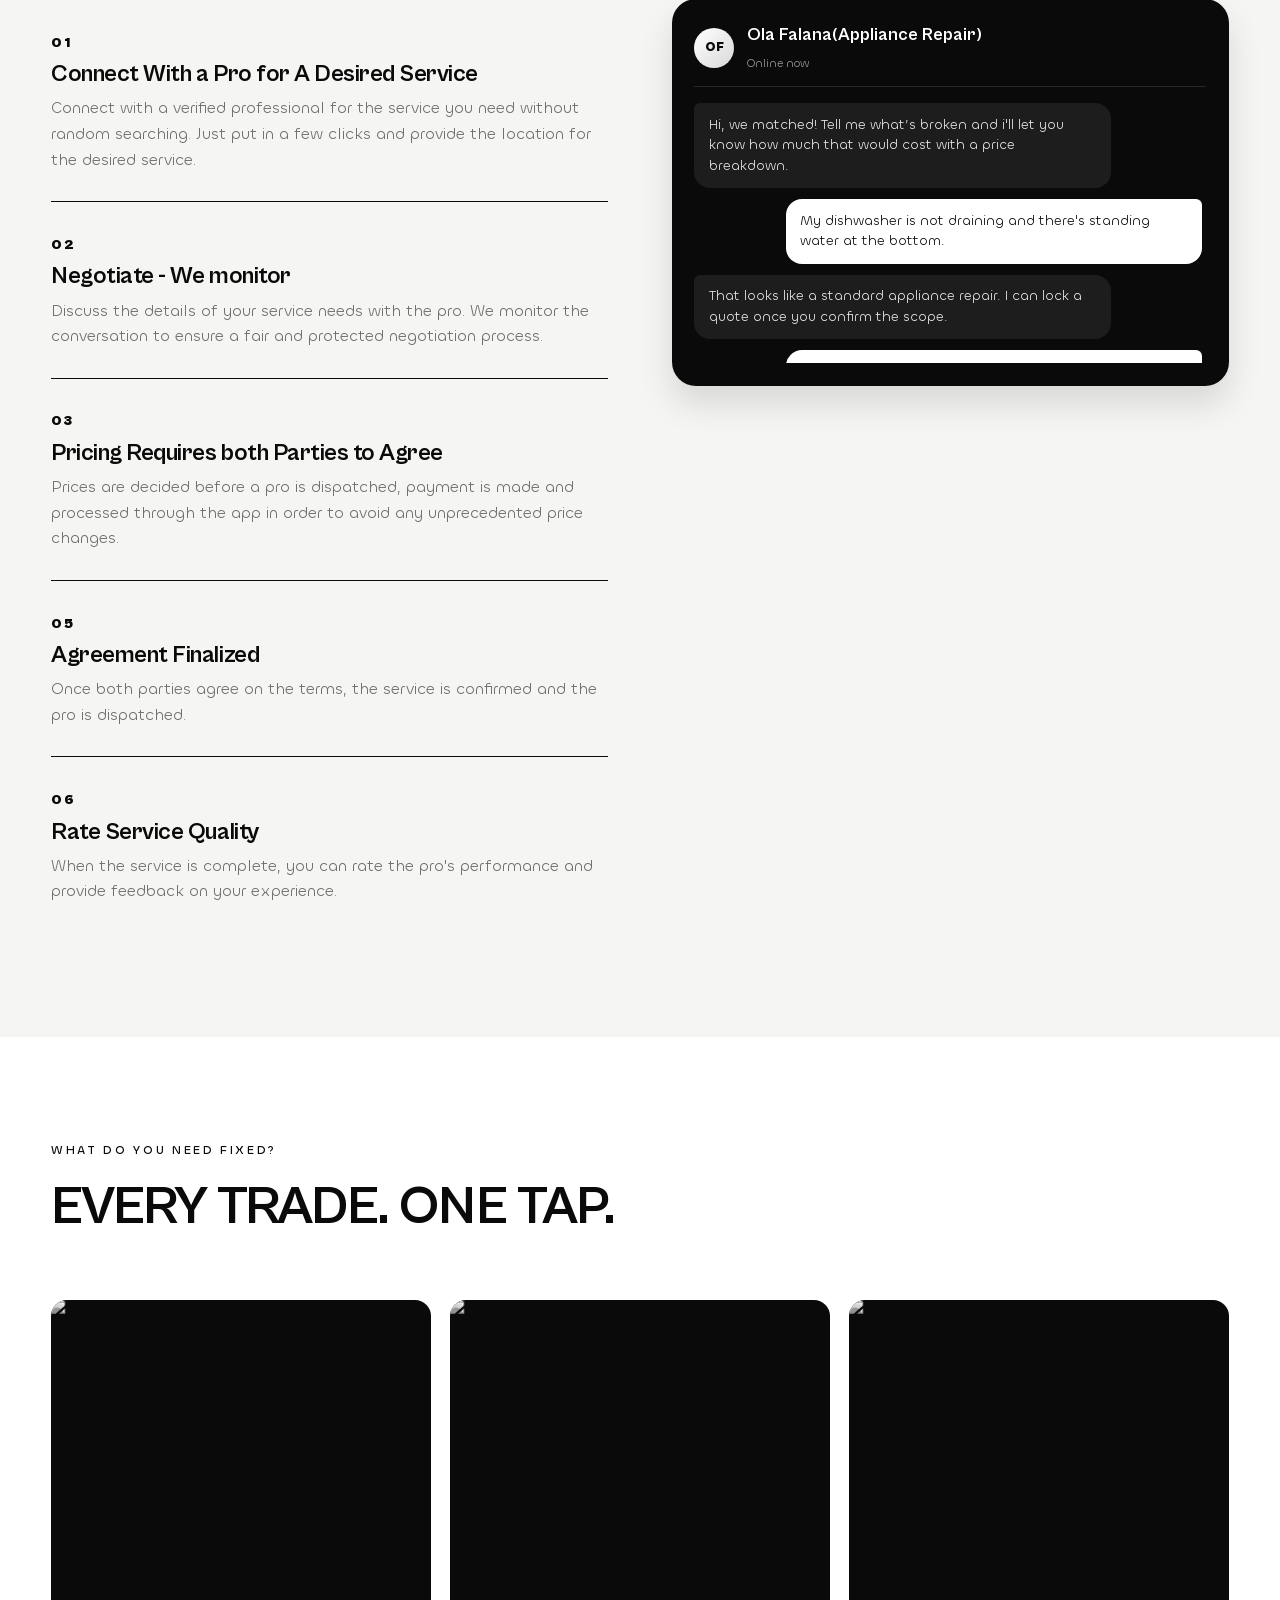
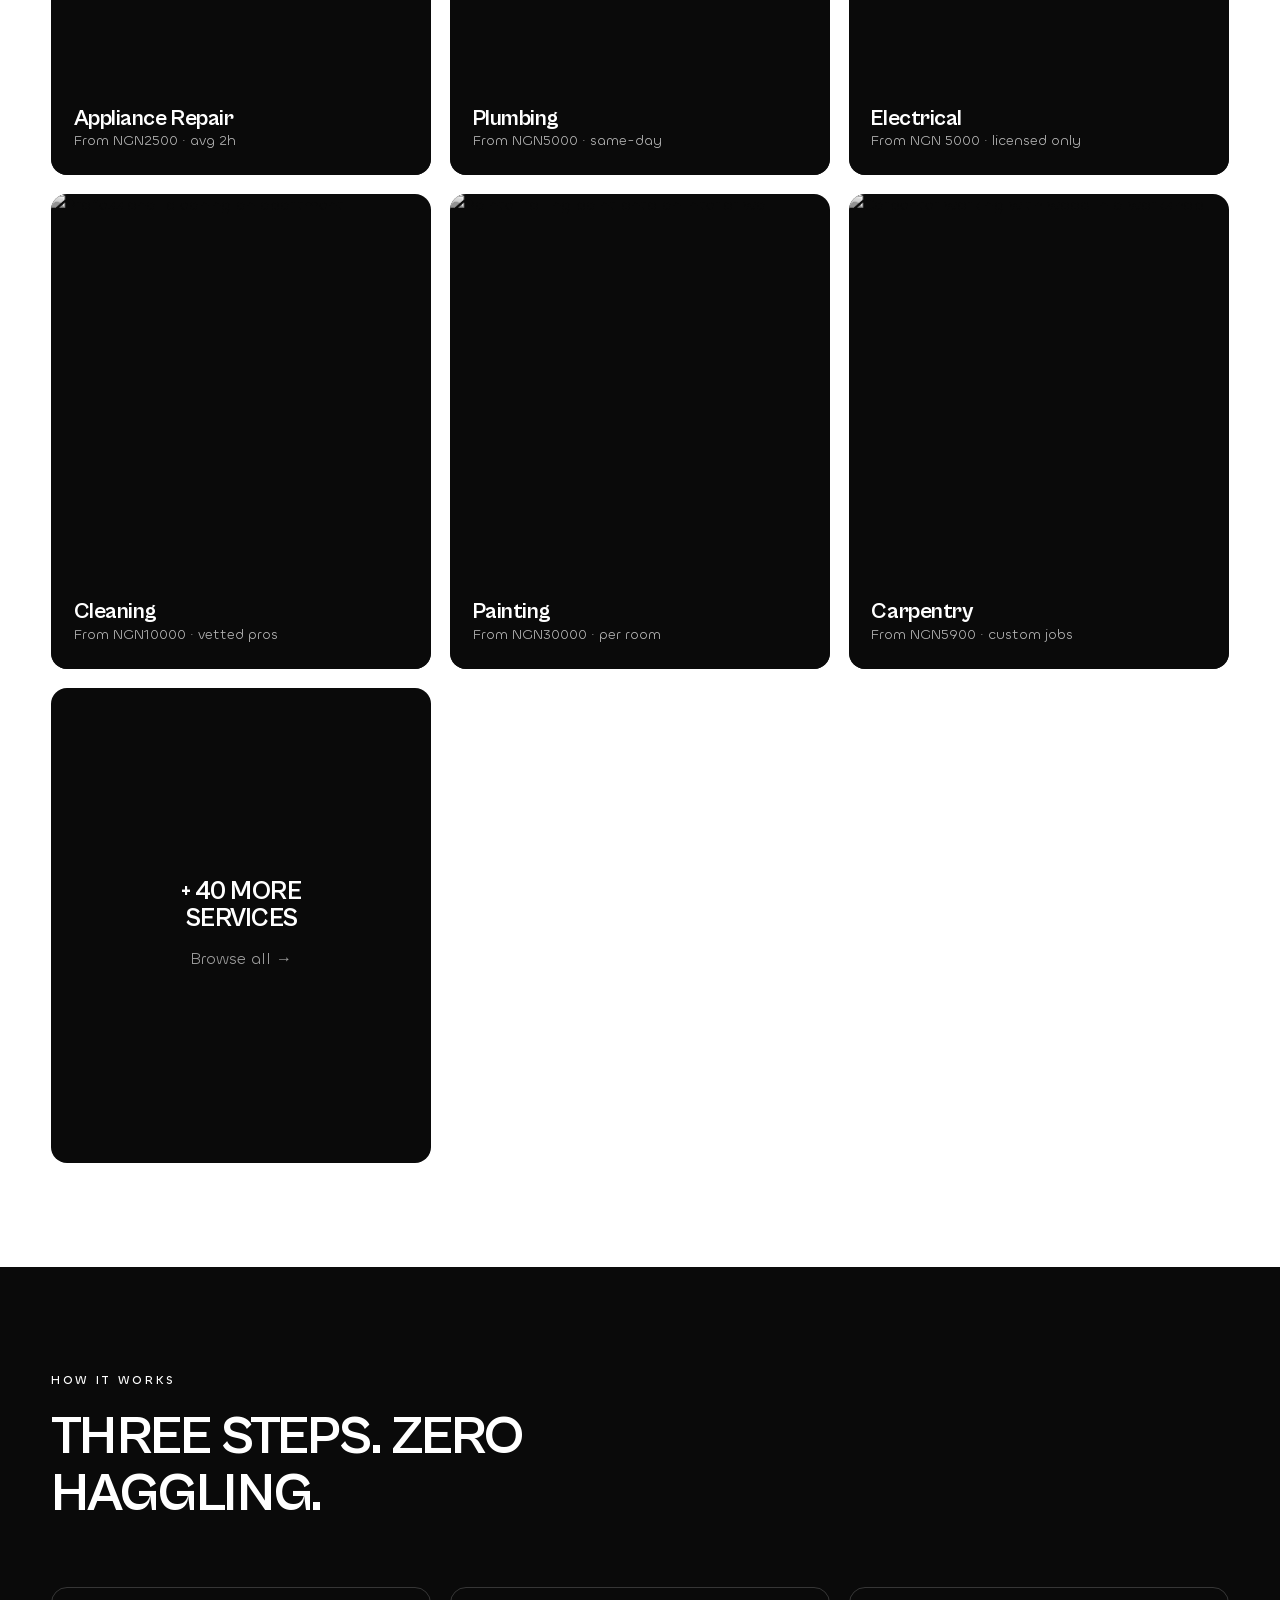
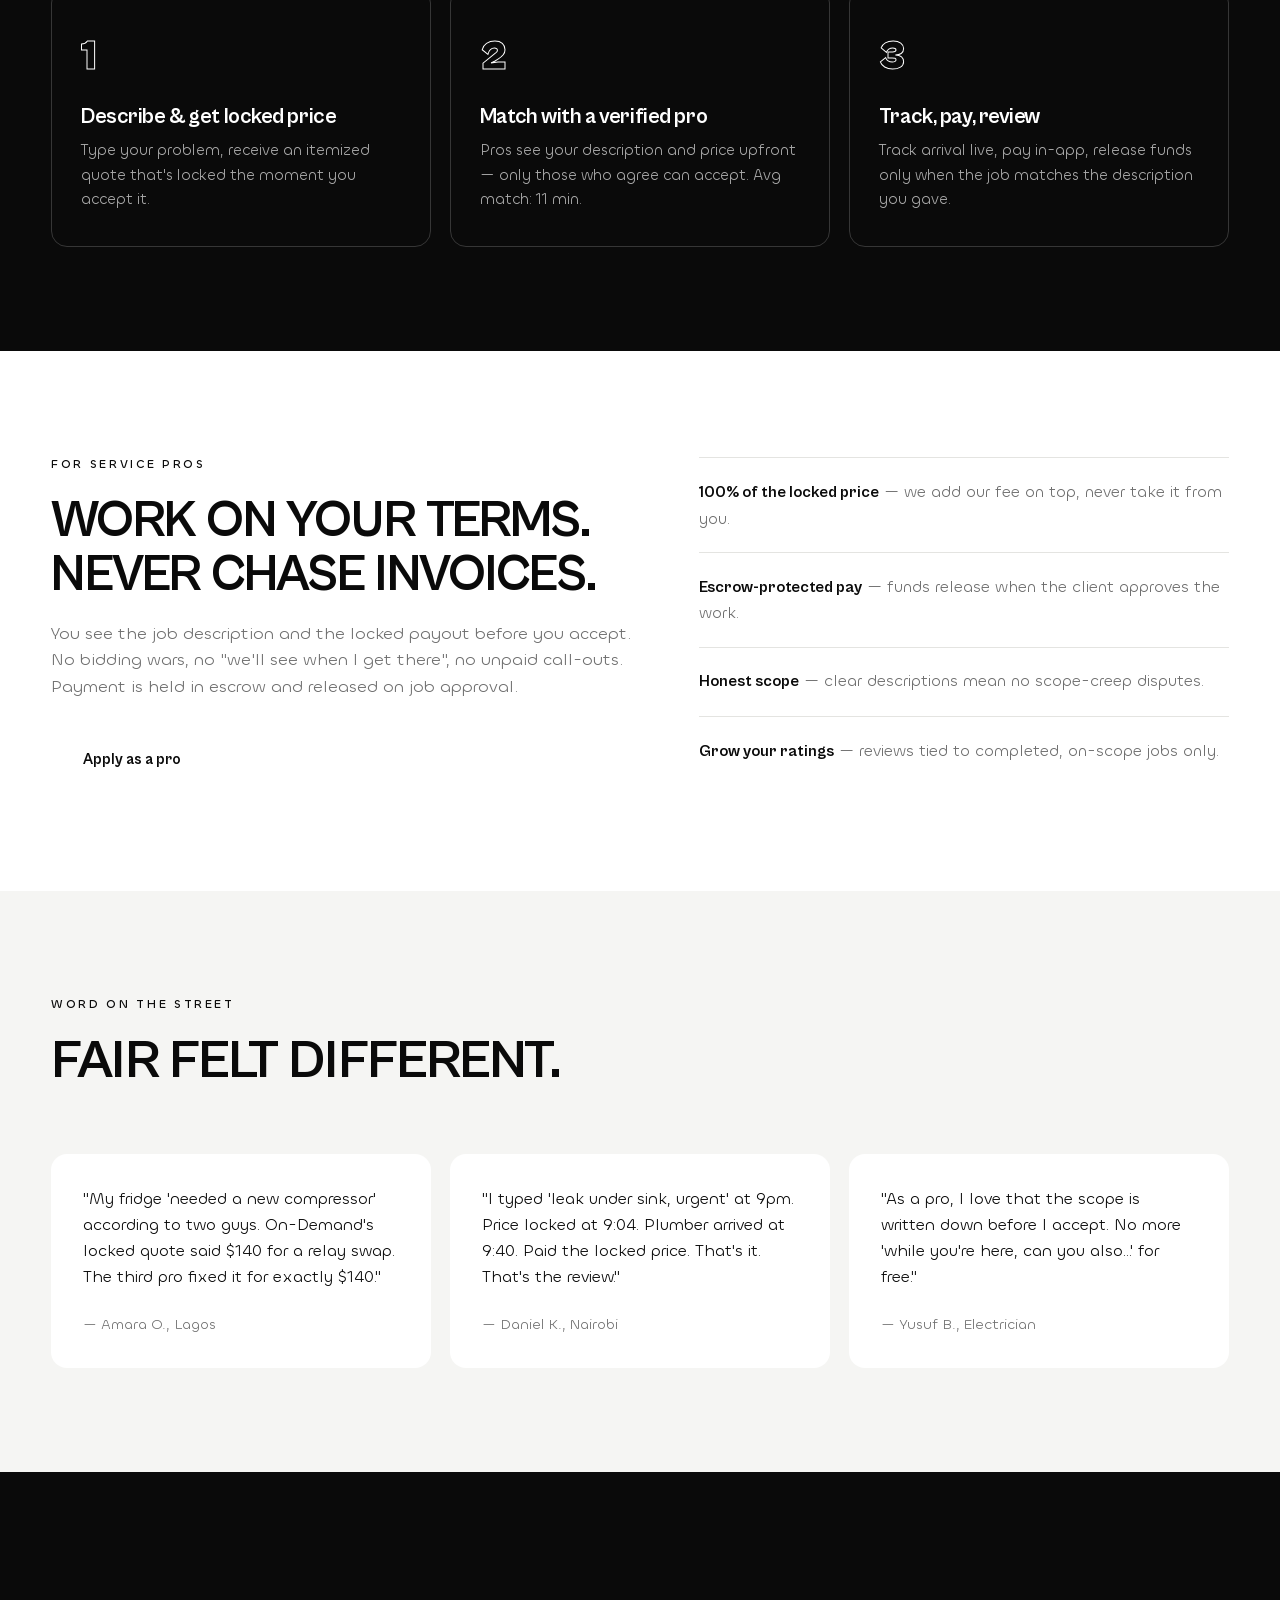
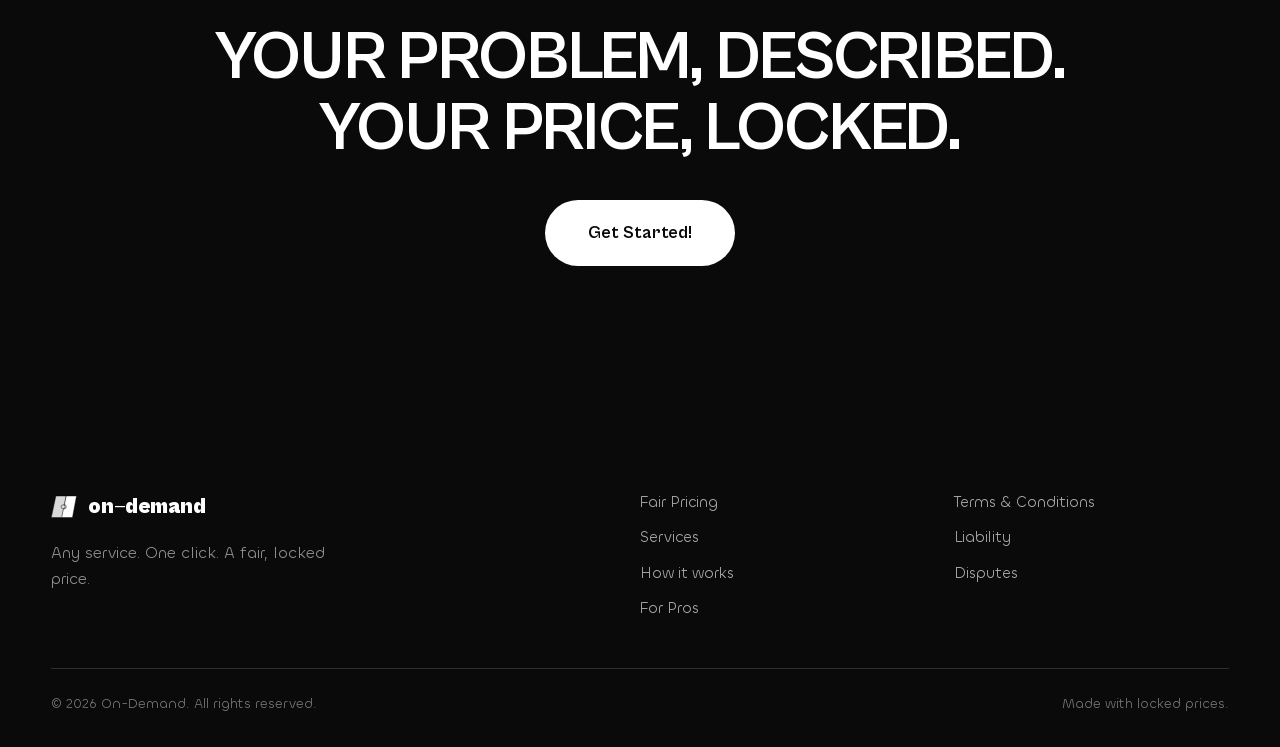
==== commit b8258599: "added auth forms" ====
--- a/index.html
+++ b/index.html
@@ -27,7 +27,7 @@
         <a href="#pros" class="nav-link">For Pros</a>
         <a href="terms.html" class="nav-link">Terms</a>
         <a href="login.html" class="nav-link">Hop Back In!</a>
-        <a href="#get-started" class="btn btn-light nav-cta">Get started</a>
+        <a href="signup.html" class="btn btn-light nav-cta">Get started</a>
       </nav>
 
       <button class="menu-btn" id="menuBtn" aria-label="Open menu">
@@ -183,37 +183,37 @@
       </div>
 
       <div class="service-grid">
-        <a href="#fair-price" class="service-card reveal">
+        <a href="login.html" class="service-card reveal">
           <img src="https://images.pexels.com/photos/32588545/pexels-photo-32588545.jpeg?auto=compress&cs=tinysrgb&w=1200"
                alt="Technician repairing an appliance in a workshop" loading="lazy">
           <div class="card-info"><h3>Appliance Repair</h3><p>From NGN2500 · avg 2h</p></div>
         </a>
-        <a href="#fair-price" class="service-card reveal">
+        <a href="login.html" class="service-card reveal">
           <img src="https://images.pexels.com/photos/14308927/pexels-photo-14308927.jpeg?auto=compress&cs=tinysrgb&w=1200"
                alt="Plumber at work inspecting a drain" loading="lazy">
           <div class="card-info"><h3>Plumbing</h3><p>From NGN5000 · same-day</p></div>
         </a>
-        <a href="#fair-price" class="service-card reveal">
+        <a href="login.html" class="service-card reveal">
           <img src="https://images.pexels.com/photos/8005397/pexels-photo-8005397.jpeg?auto=compress&cs=tinysrgb&w=1200"
                alt="Electrician repairing a fuse box" loading="lazy">
           <div class="card-info"><h3>Electrical</h3><p>From NGN 5000 · licensed only</p></div>
         </a>
-        <a href="#fair-price" class="service-card reveal">
+        <a href="login.html" class="service-card reveal">
           <img src="https://images.pexels.com/photos/7513011/pexels-photo-7513011.jpeg?auto=compress&cs=tinysrgb&w=1200"
                alt="Professional cleaning an apartment" loading="lazy">
           <div class="card-info"><h3>Cleaning</h3><p>From NGN10000 · vetted pros</p></div>
         </a>
-        <a href="#fair-price" class="service-card reveal">
+        <a href="login.html" class="service-card reveal">
           <img src="https://images.pexels.com/photos/6474462/pexels-photo-6474462.jpeg?auto=compress&cs=tinysrgb&w=1200"
                alt="Painter rolling paint onto an interior wall" loading="lazy">
           <div class="card-info"><h3>Painting</h3><p>From NGN30000 · per room</p></div>
         </a>
-        <a href="#fair-price" class="service-card reveal">
+        <a href="login.html" class="service-card reveal">
           <img src="https://images.pexels.com/photos/37162562/pexels-photo-37162562.jpeg?auto=compress&cs=tinysrgb&w=1200"
                alt="Carpenter working with wood in a workshop" loading="lazy">
           <div class="card-info"><h3>Carpentry</h3><p>From NGN5900 · custom jobs</p></div>
         </a>
-        <a href="#fair-price" class="service-card service-more reveal">
+        <a href="login.html" class="service-card service-more reveal">
           <div>
             <h3>+ 40 more<br>services</h3>
             <p class="more-link">Browse all →</p>
@@ -285,7 +285,7 @@
   <section class="section cta" id="get-started">
     <div class="container cta-inner reveal">
       <h2>Your problem, described.<br>Your price, locked.</h2>
-      <a href="#fair-price" class="btn btn-light btn-big">Get my locked price</a>
+      <a href="login.html" class="btn btn-light btn-big">Get Started!</a>
     </div>
   </section>
 
--- a/css/base.css
+++ b/css/base.css
@@ -1,14 +1,50 @@
 /* ---------- Fonts ---------- */
 @font-face {
   font-family: 'Chillax';
-  src: url('../fonts/Chillax-Variable.woff2') format('woff2');
-  font-weight: 200 700;
-  font-display: swap;
-}
-@font-face {
-  font-family: 'Cabinet Grotesk';
-  src: url('../fonts/CabinetGrotesk-Variable.woff2') format('woff2');
-  font-weight: 100 900;
+  src: url('../assets/fonts/Chillax/Chillax-Regular.woff2') format('woff2');
+  font-weight: 400;
+  font-display: swap;
+}
+@font-face {
+  font-family: 'Chillax';
+  src: url('../assets/fonts/Chillax/Chillax-Medium.woff2') format('woff2');
+  font-weight: 500;
+  font-display: swap;
+}
+@font-face {
+  font-family: 'Chillax';
+  src: url('../assets/fonts/Chillax/Chillax-Semibold.woff2') format('woff2');
+  font-weight: 600;
+  font-display: swap;
+}
+@font-face {
+  font-family: 'Chillax';
+  src: url('../assets/fonts/Chillax/Chillax-Bold.woff2') format('woff2');
+  font-weight: 700;
+  font-display: swap;
+}
+@font-face {
+  font-family: 'Cabinet Grotesk';
+  src: url('../assets/fonts/CabinetGrotesk/CabinetGrotesk-Regular.woff2') format('woff2');
+  font-weight: 400;
+  font-display: swap;
+}
+@font-face {
+  font-family: 'Cabinet Grotesk';
+  src: url('../assets/fonts/CabinetGrotesk/CabinetGrotesk-Medium.woff2') format('woff2');
+  font-weight: 500;
+  font-display: swap;
+}
+@font-face {
+  font-family: 'Cabinet Grotesk';
+  src: url('../assets/fonts/CabinetGrotesk/CabinetGrotesk-Bold.woff2') format('woff2');
+  font-weight: 700;
+  font-display: swap;
+}
+@font-face {
+  font-family: 'Cabinet Grotesk';
+  src: url('../assets/fonts/CabinetGrotesk/CabinetGrotesk-Black.woff2') format('woff2');
+  font-weight: 800;
   font-display: swap;
 }
 
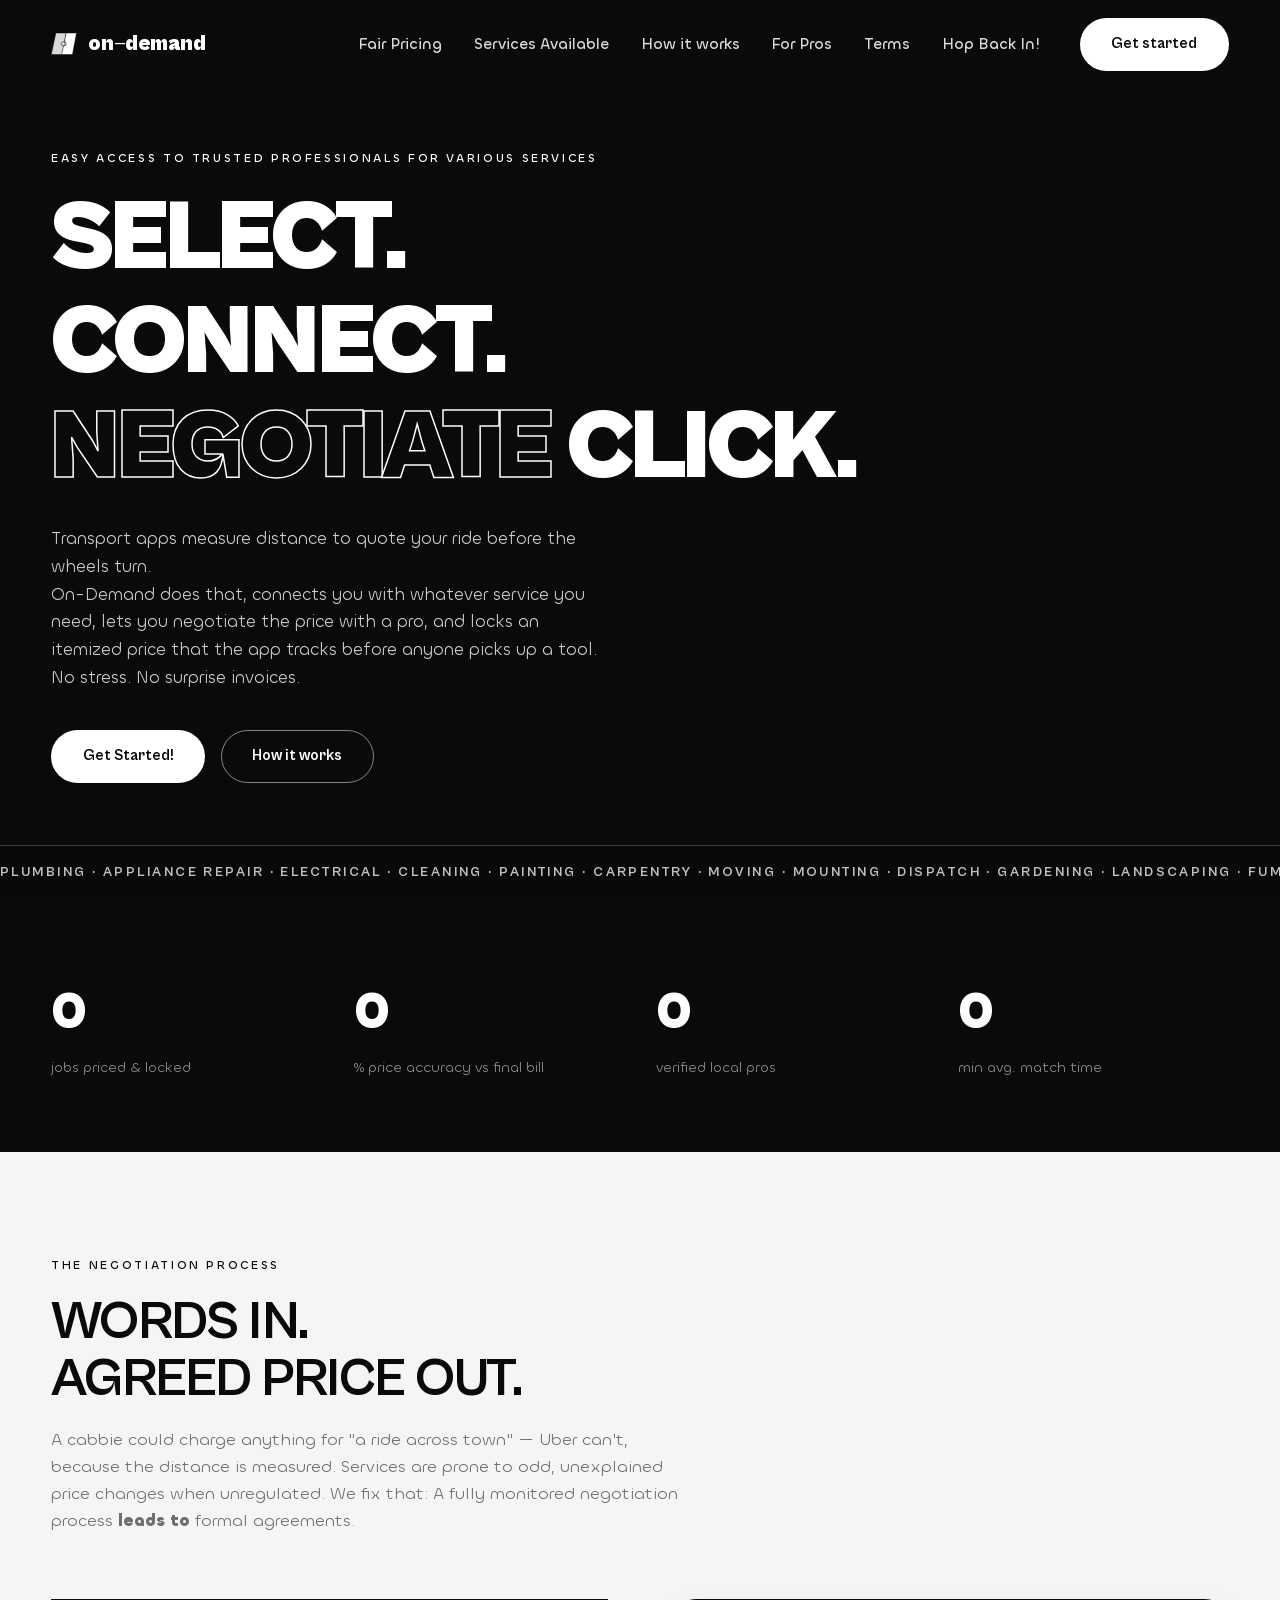
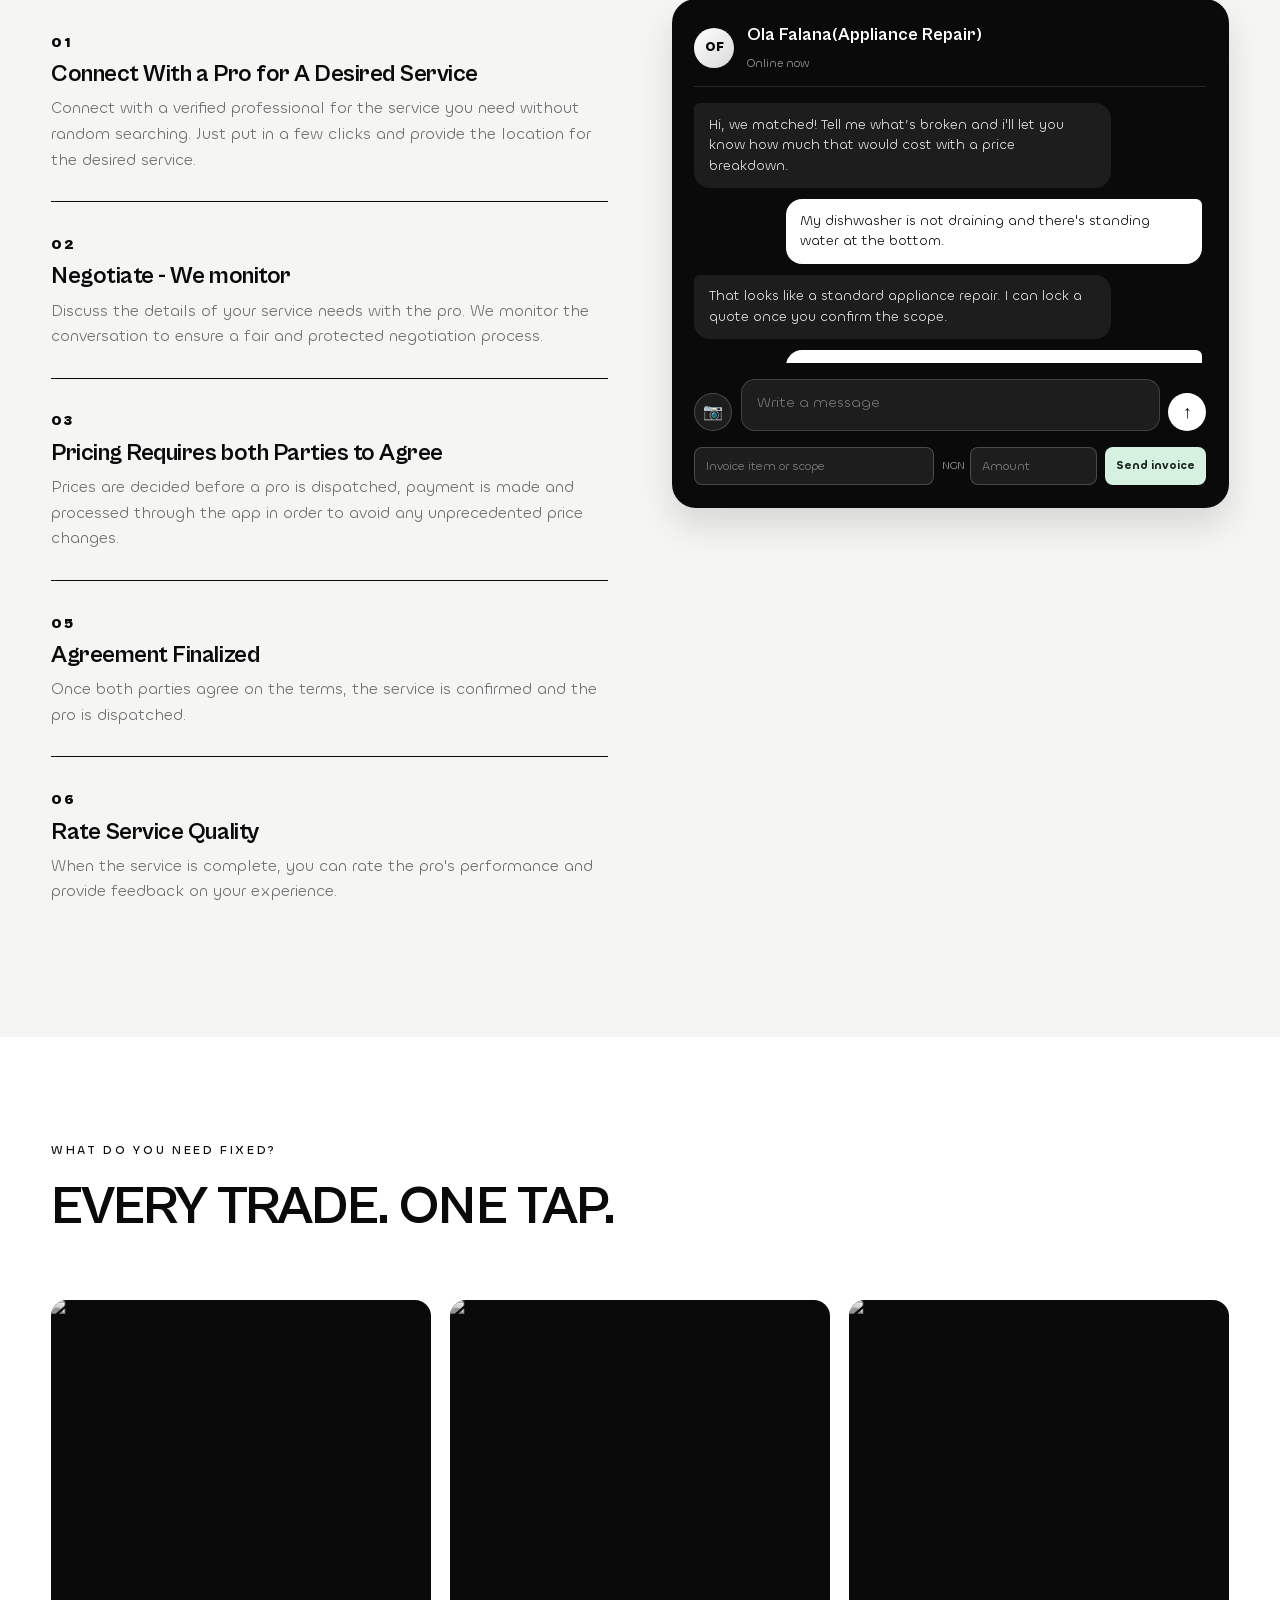
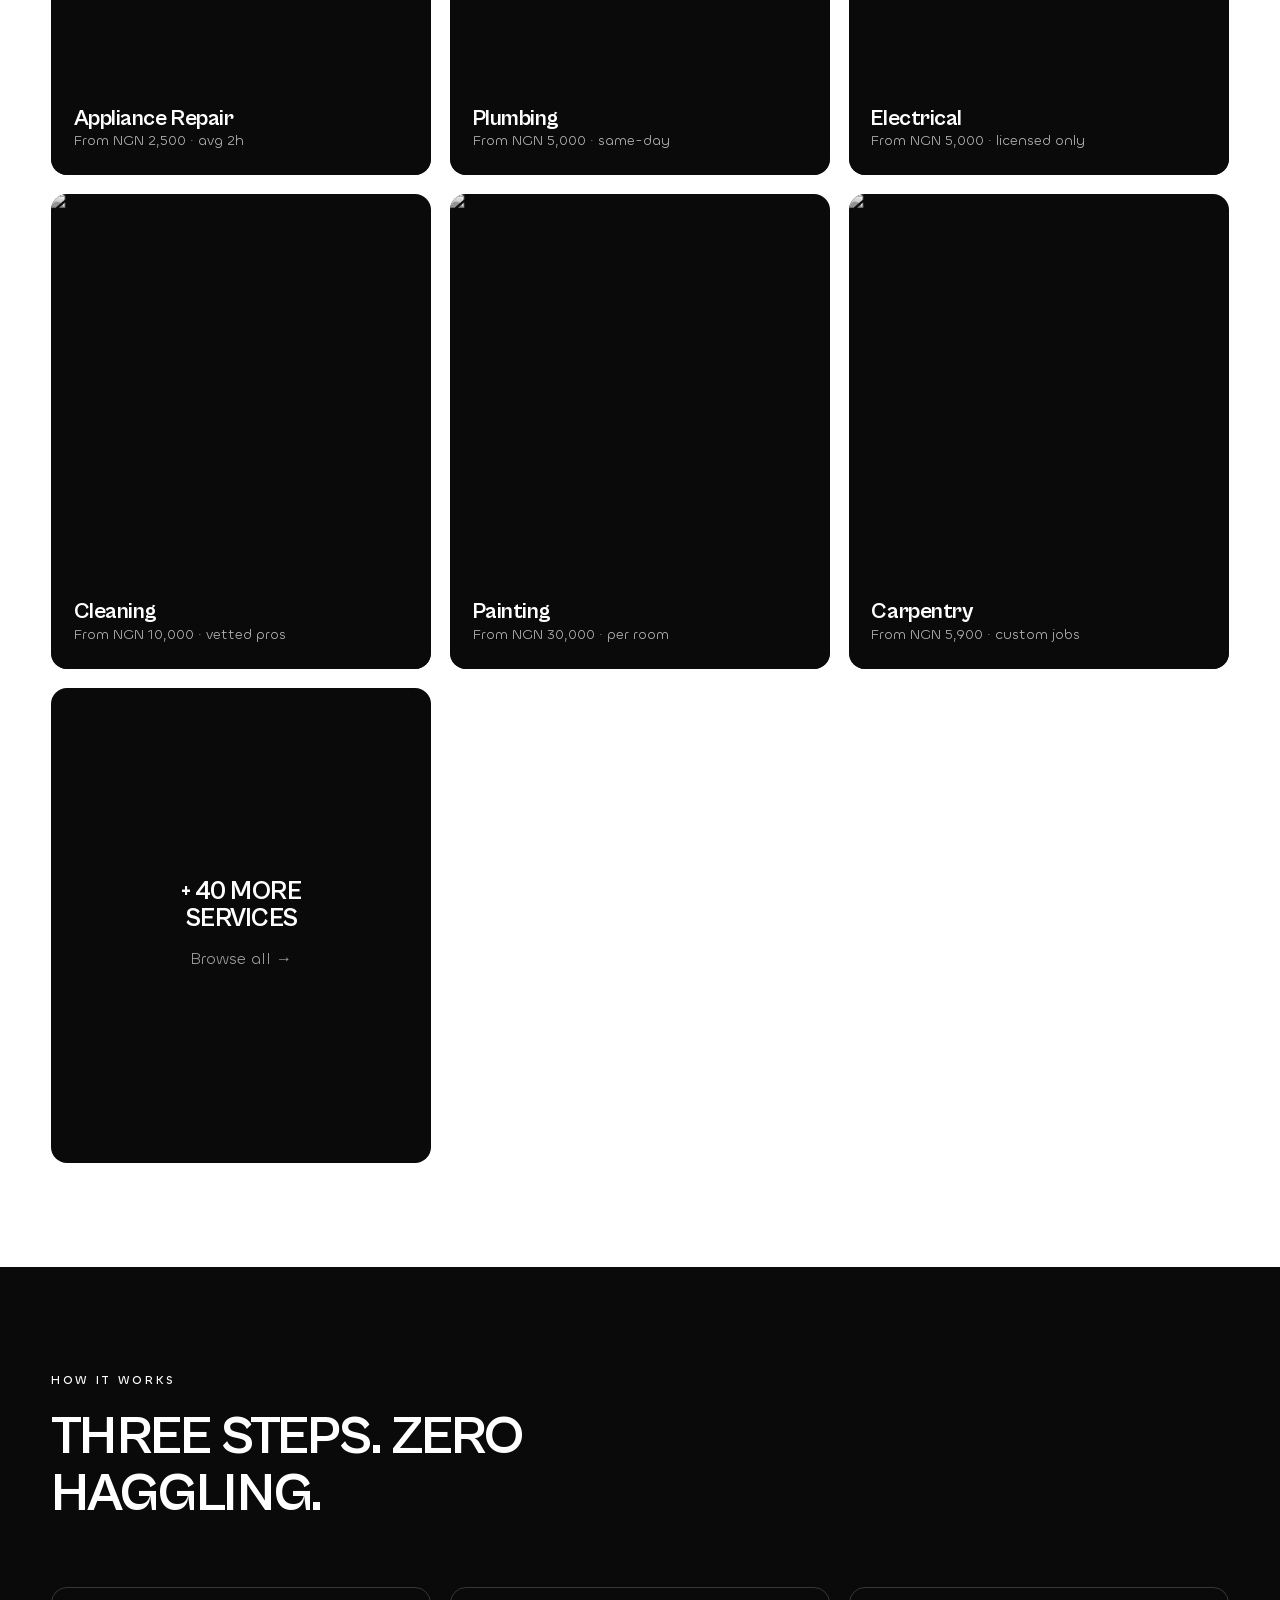
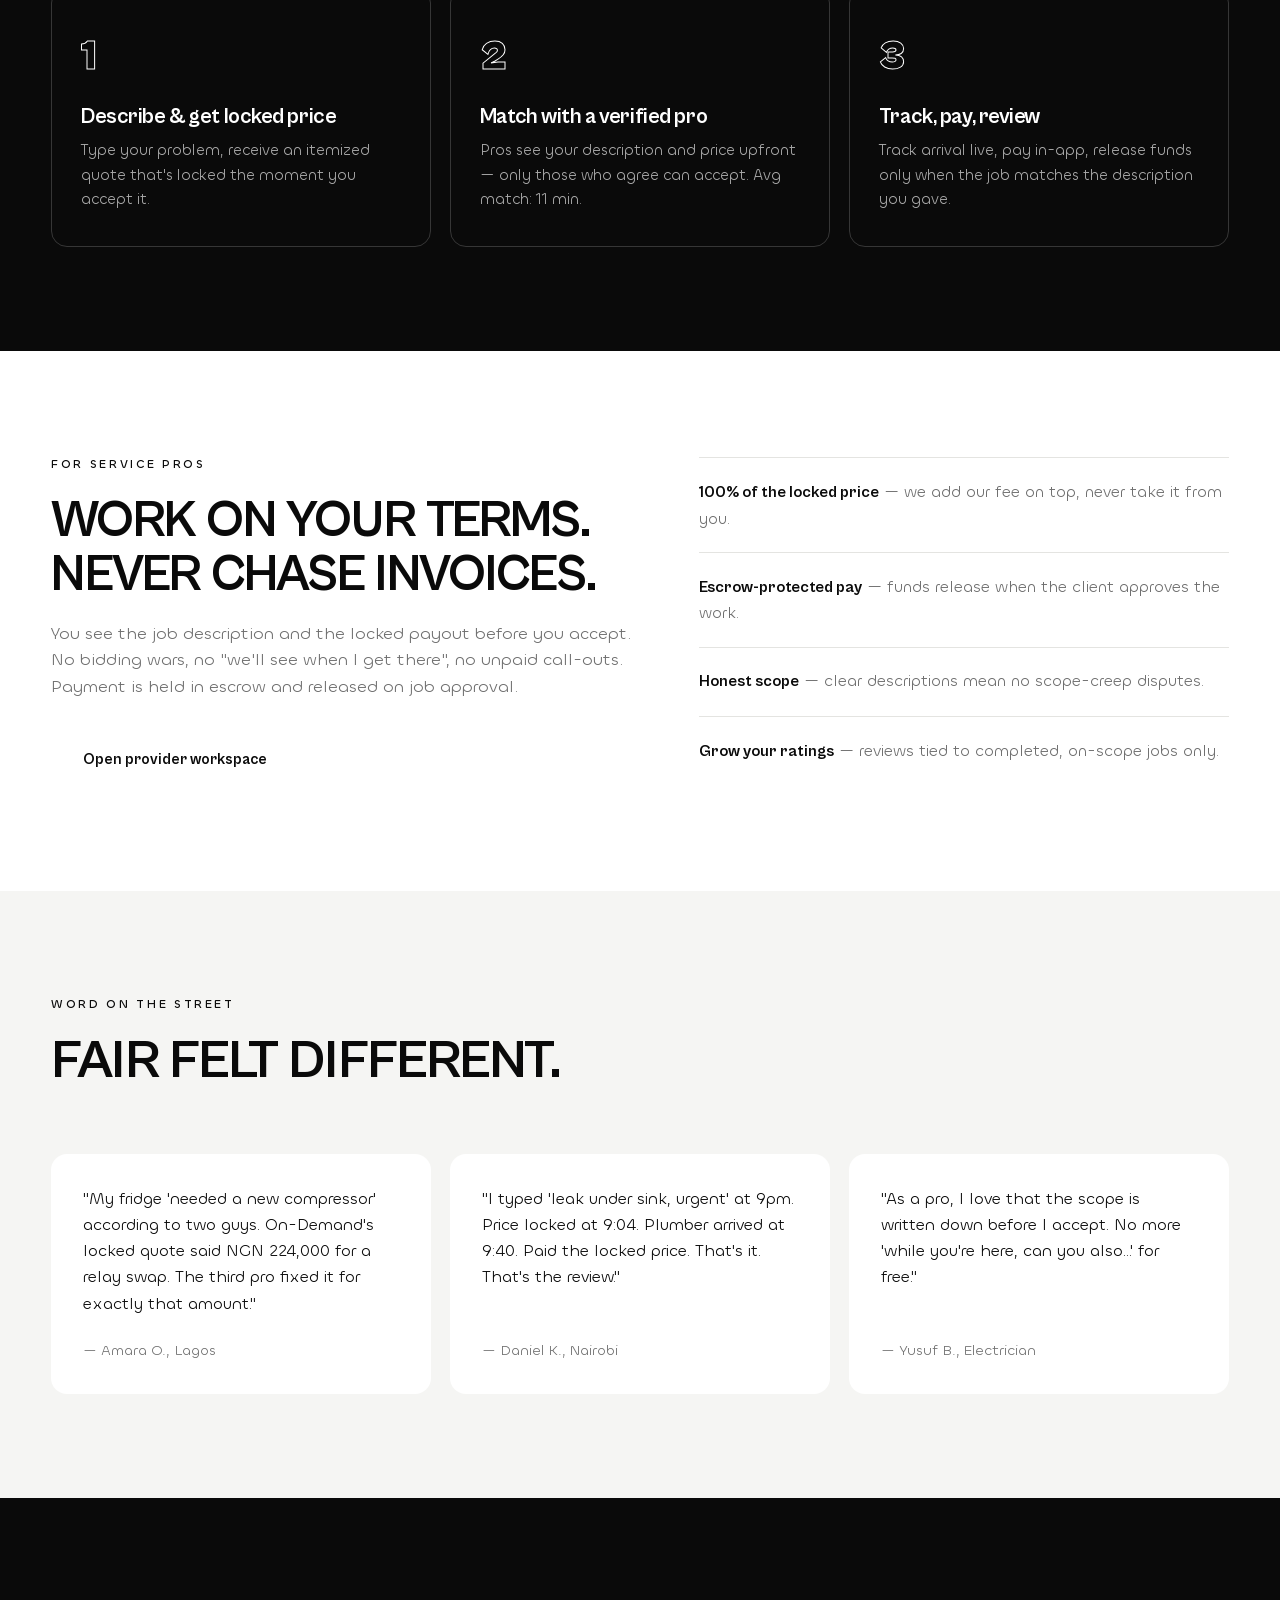
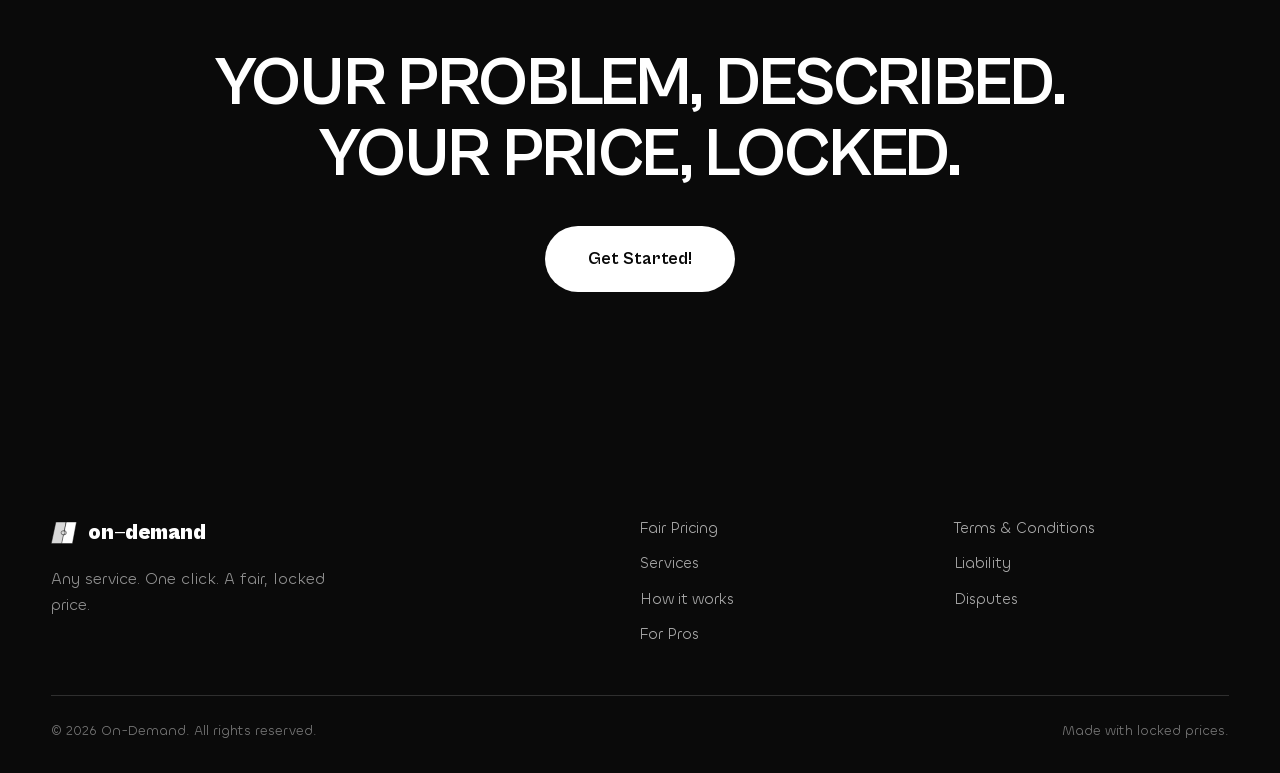
==== commit f6f1b400: "added required screens and improved responsiveness of different pages on the screen" ====
--- a/index.html
+++ b/index.html
@@ -3,7 +3,7 @@
 <head>
   <meta charset="UTF-8">
   <meta name="viewport" content="width=device-width, initial-scale=1.0">
-  <title>On-Demand — Any service. One click. A fair, locked price.</title>
+  <title>On-Demand — Any service. One click. A fair, a service at your door.</title>
   <meta name="description" content="Pick your desired service. Set a Location. Describe your problem in plain words. Connect with a trusted pro to discuss issues in more detail. GET IT ON DEMAND.">
   <link rel="icon" type="image/svg+xml" href="assets/brand-mark.svg">
   <link rel="apple-touch-icon" href="assets/brand-mark.svg">
@@ -41,7 +41,7 @@
   <section class="hero">
     <video class="hero-video" autoplay muted loop playsinline
       poster="https://images.pexels.com/photos/32588545/pexels-photo-32588545.jpeg?auto=compress&cs=tinysrgb&w=1600">
-      <source src="assets/fonts/hero.mp4" type="video/mp4">
+      <source src="assets/hero.mp4" type="video/mp4">
     </video>
     <div class="hero-overlay"></div>
 
@@ -147,13 +147,26 @@
             <div class="msg-row incoming">
               <div class="bubble">Sending the breakdown now.</div>
             </div>
-            <button class="btn btn-light invoice-btn" id="viewInvoiceBtn" type="button">View invoice</button>
-          </div>
+            <button class="btn btn-light invoice-btn" id="viewInvoiceBtn" type="button" hidden>View invoice</button>
+          </div>
+
+          <form class="demo-message-form" id="demoMessageForm">
+            <label class="demo-photo-button" for="demoPhotoInput" title="Attach a photo" aria-label="Attach a photo">&#128247;</label>
+            <input id="demoPhotoInput" type="file" accept="image/*" capture="environment" hidden>
+            <textarea id="demoMessageInput" maxlength="500" rows="1" placeholder="Write a message" aria-label="Write a message"></textarea>
+            <button class="demo-send-button" type="submit" aria-label="Send message">&#8593;</button>
+          </form>
+
+          <form class="demo-invoice-form" id="demoInvoiceForm">
+            <input id="demoInvoiceDescription" type="text" maxlength="100" placeholder="Invoice item or scope" aria-label="Invoice item or scope" required>
+            <label class="demo-amount-field"><span>NGN</span><input id="demoInvoiceAmount" type="number" min="1" step="1" placeholder="Amount" aria-label="Invoice amount" required></label>
+            <button type="submit">Send invoice</button>
+          </form>
 
           <div class="demo-result" id="priceResult" hidden>
             <p class="demo-result-title">Pricing Invoice <span>· valid 48h</span></p>
             <ul id="quoteLines"></ul>
-            <p class="demo-total">Total <strong id="quoteTotal">NGN0</strong></p>
+            <p class="demo-total">Total <strong id="quoteTotal">₦0</strong></p>
 
             <div class="invoice-actions">
               <button class="invoice-action agree" id="agreeQuoteBtn" type="button">
@@ -186,32 +199,32 @@
         <a href="login.html" class="service-card reveal">
           <img src="https://images.pexels.com/photos/32588545/pexels-photo-32588545.jpeg?auto=compress&cs=tinysrgb&w=1200"
                alt="Technician repairing an appliance in a workshop" loading="lazy">
-          <div class="card-info"><h3>Appliance Repair</h3><p>From NGN2500 · avg 2h</p></div>
+          <div class="card-info"><h3>Appliance Repair</h3><p>From NGN 2,500 · avg 2h</p></div>
         </a>
         <a href="login.html" class="service-card reveal">
           <img src="https://images.pexels.com/photos/14308927/pexels-photo-14308927.jpeg?auto=compress&cs=tinysrgb&w=1200"
                alt="Plumber at work inspecting a drain" loading="lazy">
-          <div class="card-info"><h3>Plumbing</h3><p>From NGN5000 · same-day</p></div>
+          <div class="card-info"><h3>Plumbing</h3><p>From NGN 5,000 · same-day</p></div>
         </a>
         <a href="login.html" class="service-card reveal">
           <img src="https://images.pexels.com/photos/8005397/pexels-photo-8005397.jpeg?auto=compress&cs=tinysrgb&w=1200"
                alt="Electrician repairing a fuse box" loading="lazy">
-          <div class="card-info"><h3>Electrical</h3><p>From NGN 5000 · licensed only</p></div>
+          <div class="card-info"><h3>Electrical</h3><p>From NGN 5,000 · licensed only</p></div>
         </a>
         <a href="login.html" class="service-card reveal">
           <img src="https://images.pexels.com/photos/7513011/pexels-photo-7513011.jpeg?auto=compress&cs=tinysrgb&w=1200"
                alt="Professional cleaning an apartment" loading="lazy">
-          <div class="card-info"><h3>Cleaning</h3><p>From NGN10000 · vetted pros</p></div>
+          <div class="card-info"><h3>Cleaning</h3><p>From NGN 10,000 · vetted pros</p></div>
         </a>
         <a href="login.html" class="service-card reveal">
           <img src="https://images.pexels.com/photos/6474462/pexels-photo-6474462.jpeg?auto=compress&cs=tinysrgb&w=1200"
                alt="Painter rolling paint onto an interior wall" loading="lazy">
-          <div class="card-info"><h3>Painting</h3><p>From NGN30000 · per room</p></div>
+          <div class="card-info"><h3>Painting</h3><p>From NGN 30,000 · per room</p></div>
         </a>
         <a href="login.html" class="service-card reveal">
           <img src="https://images.pexels.com/photos/37162562/pexels-photo-37162562.jpeg?auto=compress&cs=tinysrgb&w=1200"
                alt="Carpenter working with wood in a workshop" loading="lazy">
-          <div class="card-info"><h3>Carpentry</h3><p>From NGN5900 · custom jobs</p></div>
+          <div class="card-info"><h3>Carpentry</h3><p>From NGN 5,900 · custom jobs</p></div>
         </a>
         <a href="login.html" class="service-card service-more reveal">
           <div>
@@ -246,7 +259,7 @@
         <h2>Work on your terms.<br>Never chase invoices.</h2>
         <p class="section-sub">You see the job description and the locked payout before you accept. No bidding wars,
           no "we'll see when I get there", no unpaid call-outs. Payment is held in escrow and released on job approval.</p>
-        <a href="#get-started" class="btn btn-light">Apply as a pro</a>
+        <a href="TA/service-provider/provider.html" class="btn btn-light">Open provider workspace</a>
       </div>
       <ul class="pros-list reveal">
         <li><strong>100% of the locked price</strong> — we add our fee on top, never take it from you.</li>
@@ -266,7 +279,7 @@
       </div>
       <div class="quotes-grid">
         <figure class="quote reveal">
-          <blockquote>"My fridge 'needed a new compressor' according to two guys. On-Demand's locked quote said $140 for a relay swap. The third pro fixed it for exactly $140."</blockquote>
+          <blockquote>"My fridge 'needed a new compressor' according to two guys. On-Demand's locked quote said NGN 224,000 for a relay swap. The third pro fixed it for exactly that amount."</blockquote>
           <figcaption>— Amara O., Lagos</figcaption>
         </figure>
         <figure class="quote reveal">
--- a/css/home.css
+++ b/css/home.css
@@ -136,6 +136,42 @@
   overflow: auto;
   padding-right: 0.25rem;
 }
+.demo-message-form {
+  display: grid;
+  grid-template-columns: 38px minmax(0, 1fr) 38px;
+  align-items: end;
+  gap: 0.55rem;
+}
+.demo-message-form textarea {
+  min-height: 40px;
+  max-height: 90px;
+  padding: 0.6rem 0.7rem;
+  border: 1px solid rgba(255,255,255,.2);
+  border-radius: 10px;
+  background: rgba(255,255,255,.08);
+  color: var(--white);
+  font: 400 0.82rem var(--font-body);
+  resize: vertical;
+}
+.demo-message-form textarea::placeholder { color: rgba(255,255,255,.45); }
+.demo-photo-button, .demo-send-button {
+  display: grid;
+  place-items: center;
+  width: 38px;
+  height: 38px;
+  border: 1px solid rgba(255,255,255,.2);
+  border-radius: 50%;
+  background: rgba(255,255,255,.08);
+  color: var(--white);
+  cursor: pointer;
+}
+.demo-send-button { background: var(--white); color: var(--black); font-size: 1.1rem; }
+.demo-invoice-form { display: grid; grid-template-columns: minmax(0,1fr) minmax(100px,.65fr) auto; gap: .5rem; align-items: center; }
+.demo-invoice-form input { width: 100%; min-width: 0; height: 38px; padding: 0 .65rem; border: 1px solid rgba(255,255,255,.2); border-radius: 8px; background: rgba(255,255,255,.08); color: var(--white); font: 400 .76rem var(--font-body); }
+.demo-invoice-form input::placeholder { color: rgba(255,255,255,.45); }
+.demo-amount-field { display: flex; align-items: center; gap: .35rem; color: rgba(255,255,255,.65); font-size: .66rem; }
+.demo-invoice-form button { min-height: 38px; padding: 0 .7rem; border: 0; border-radius: 8px; background: #d6f1df; color: #17211f; font: 600 .72rem var(--font-body); cursor: pointer; }
+.demo-photo { max-width: 180px; max-height: 150px; border-radius: 10px; object-fit: cover; }
 .msg-row {
   display: flex;
 }
@@ -187,6 +223,7 @@
   color: var(--white);
   border: 1px solid rgba(255,255,255,.4);
 }
+.invoice-btn[hidden] { display: none; }
 .invoice-btn:hover {
   background: var(--white);
   color: var(--black);
